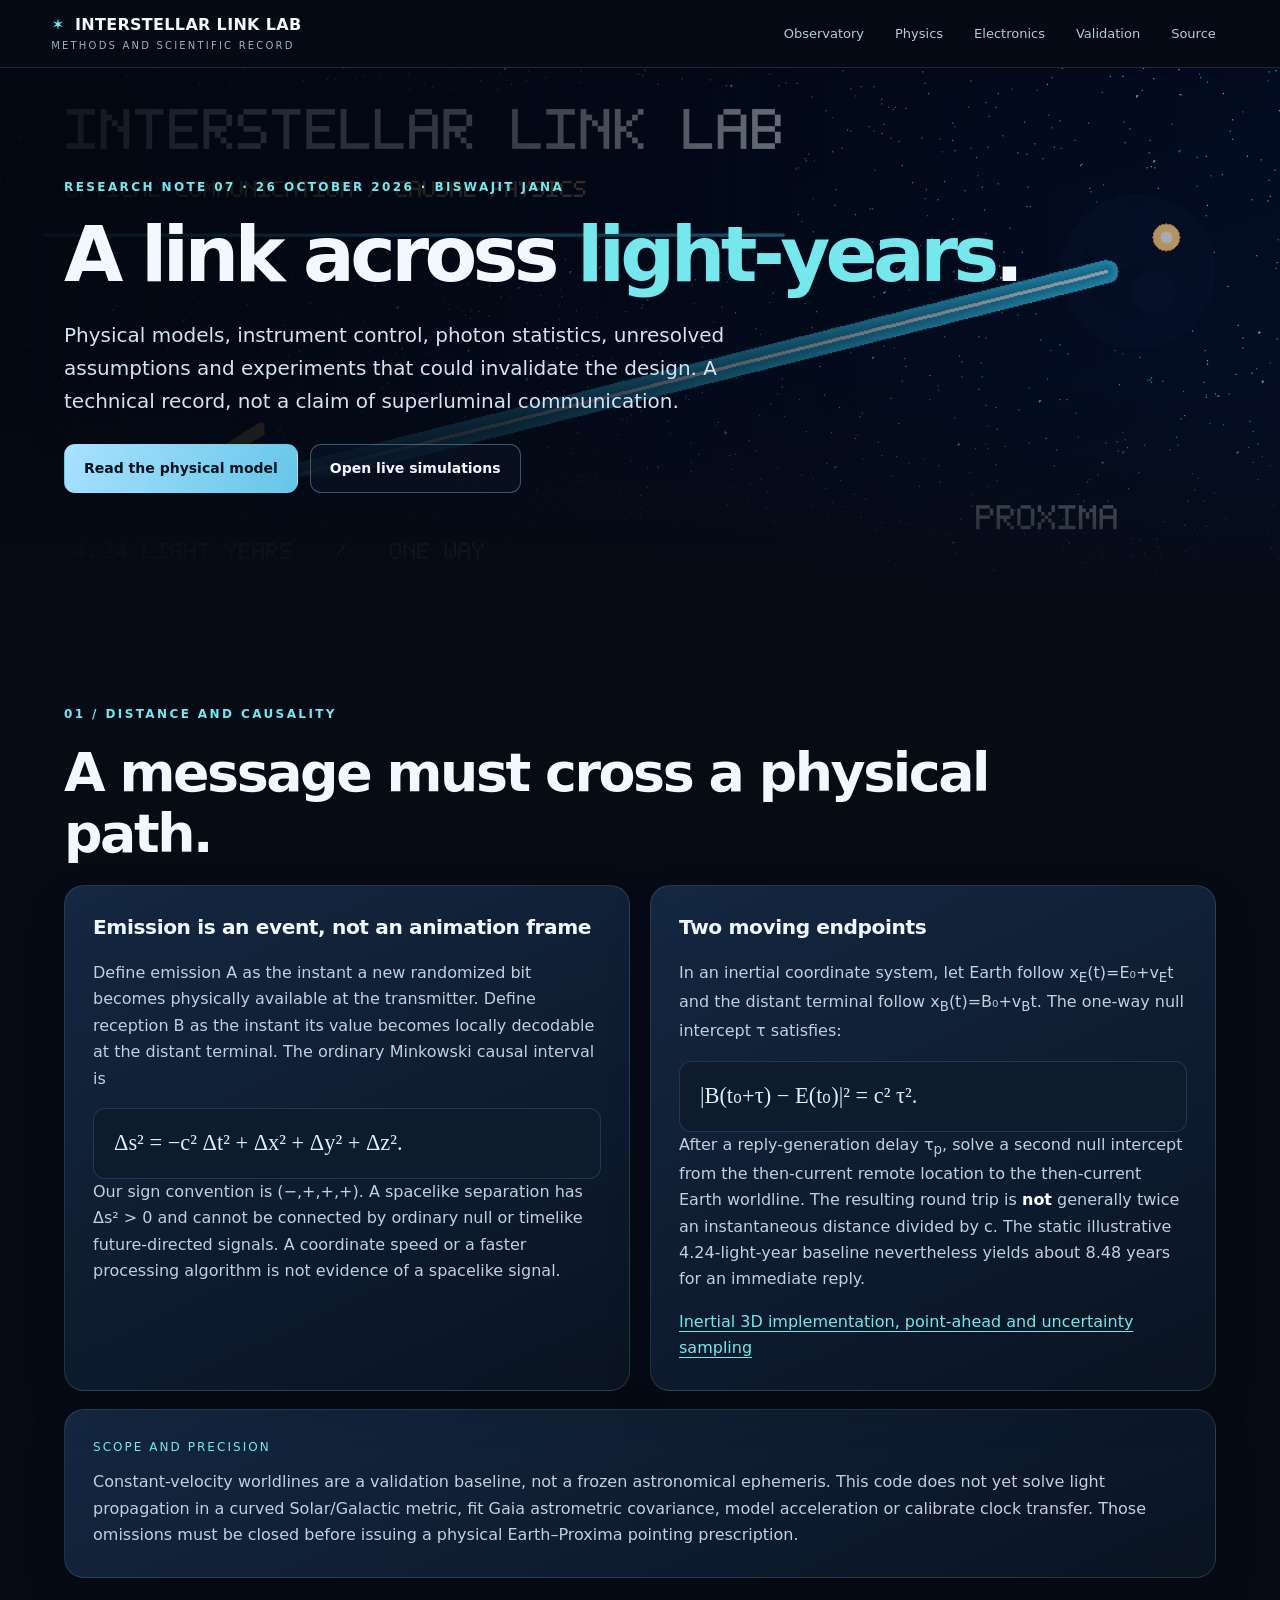
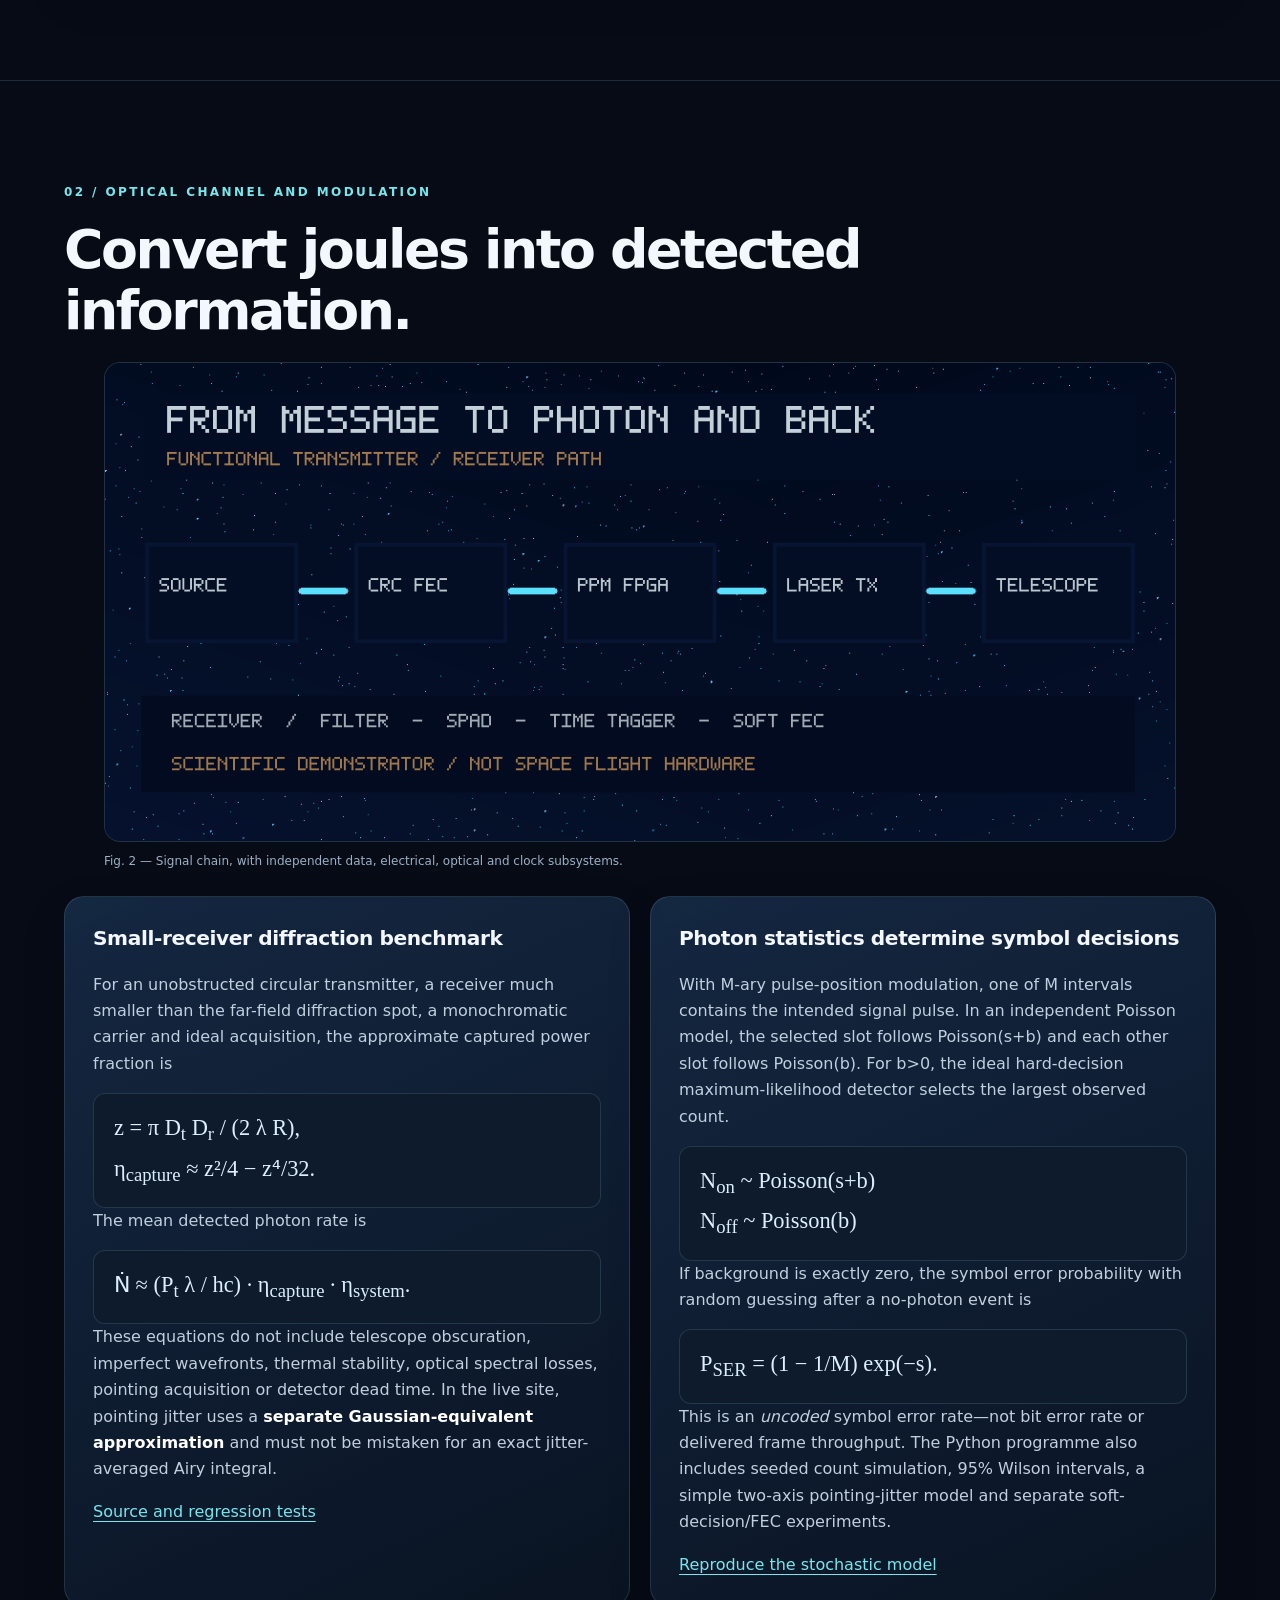
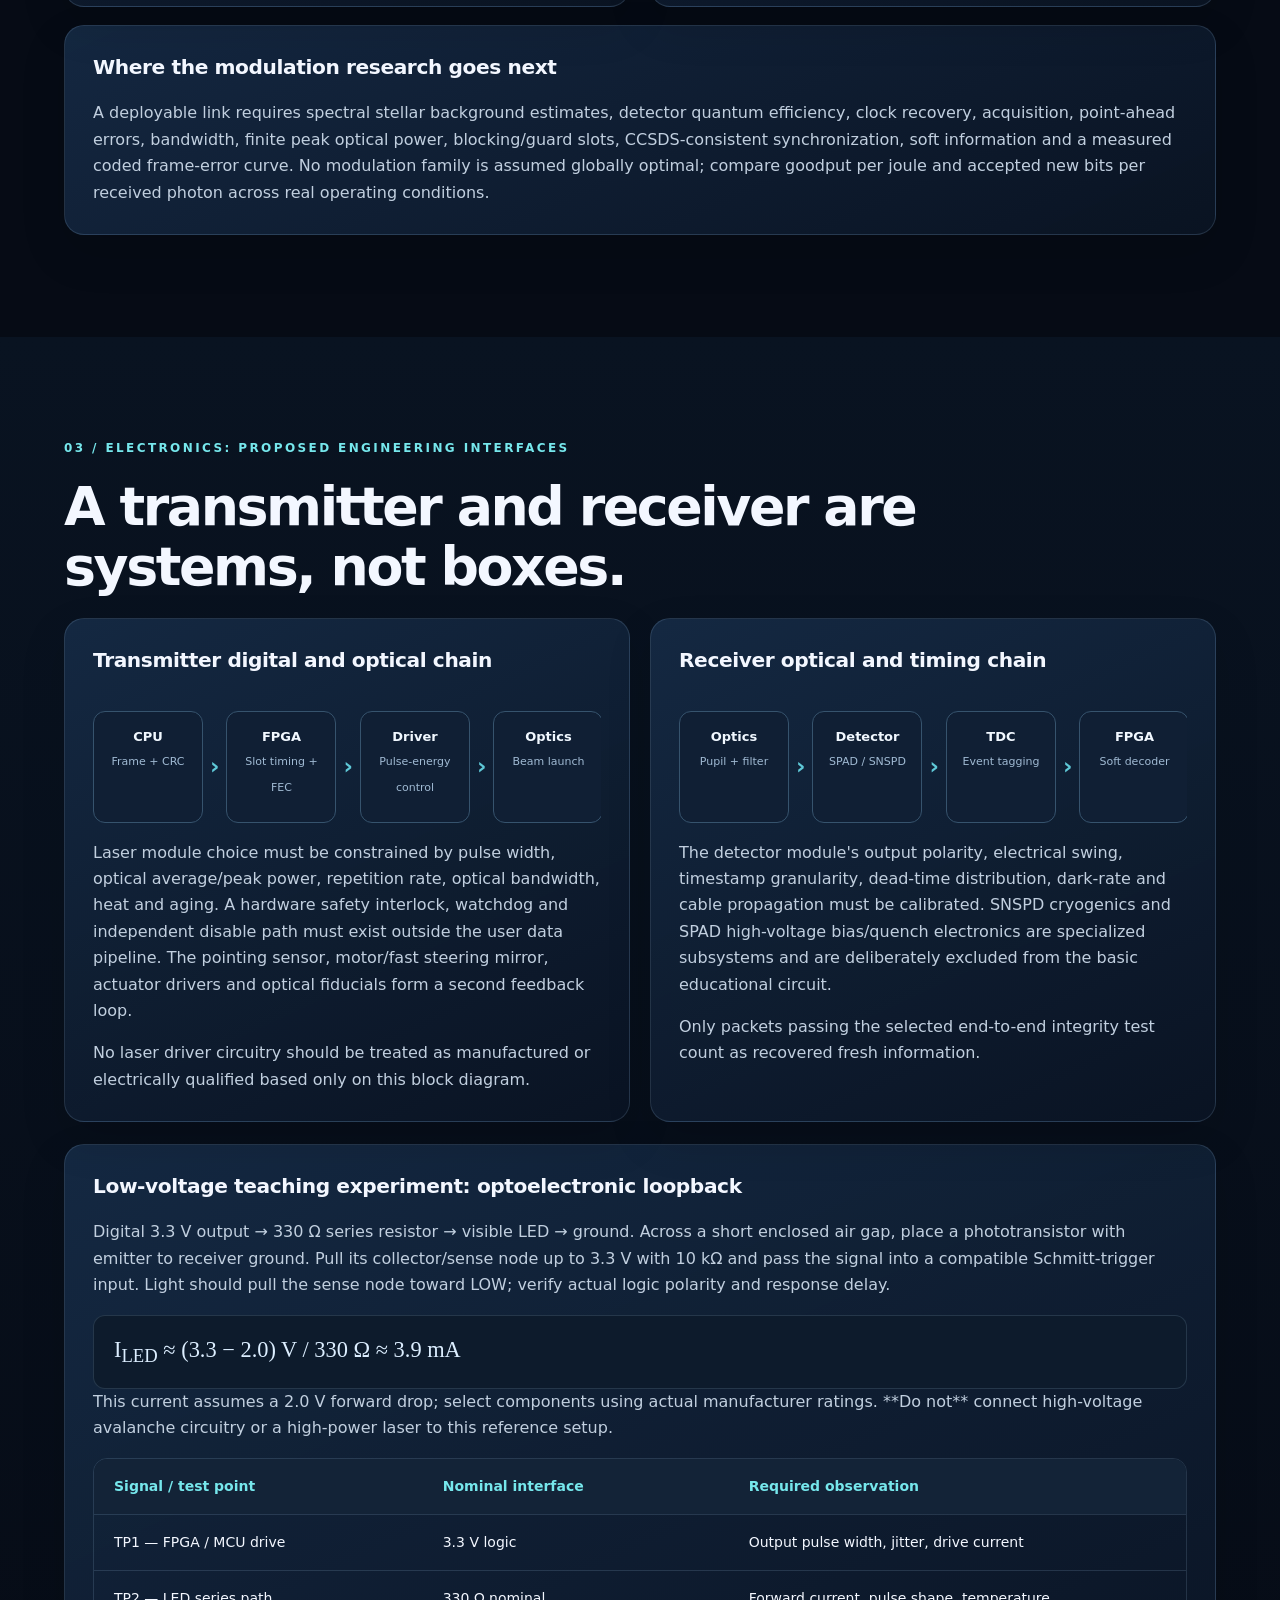
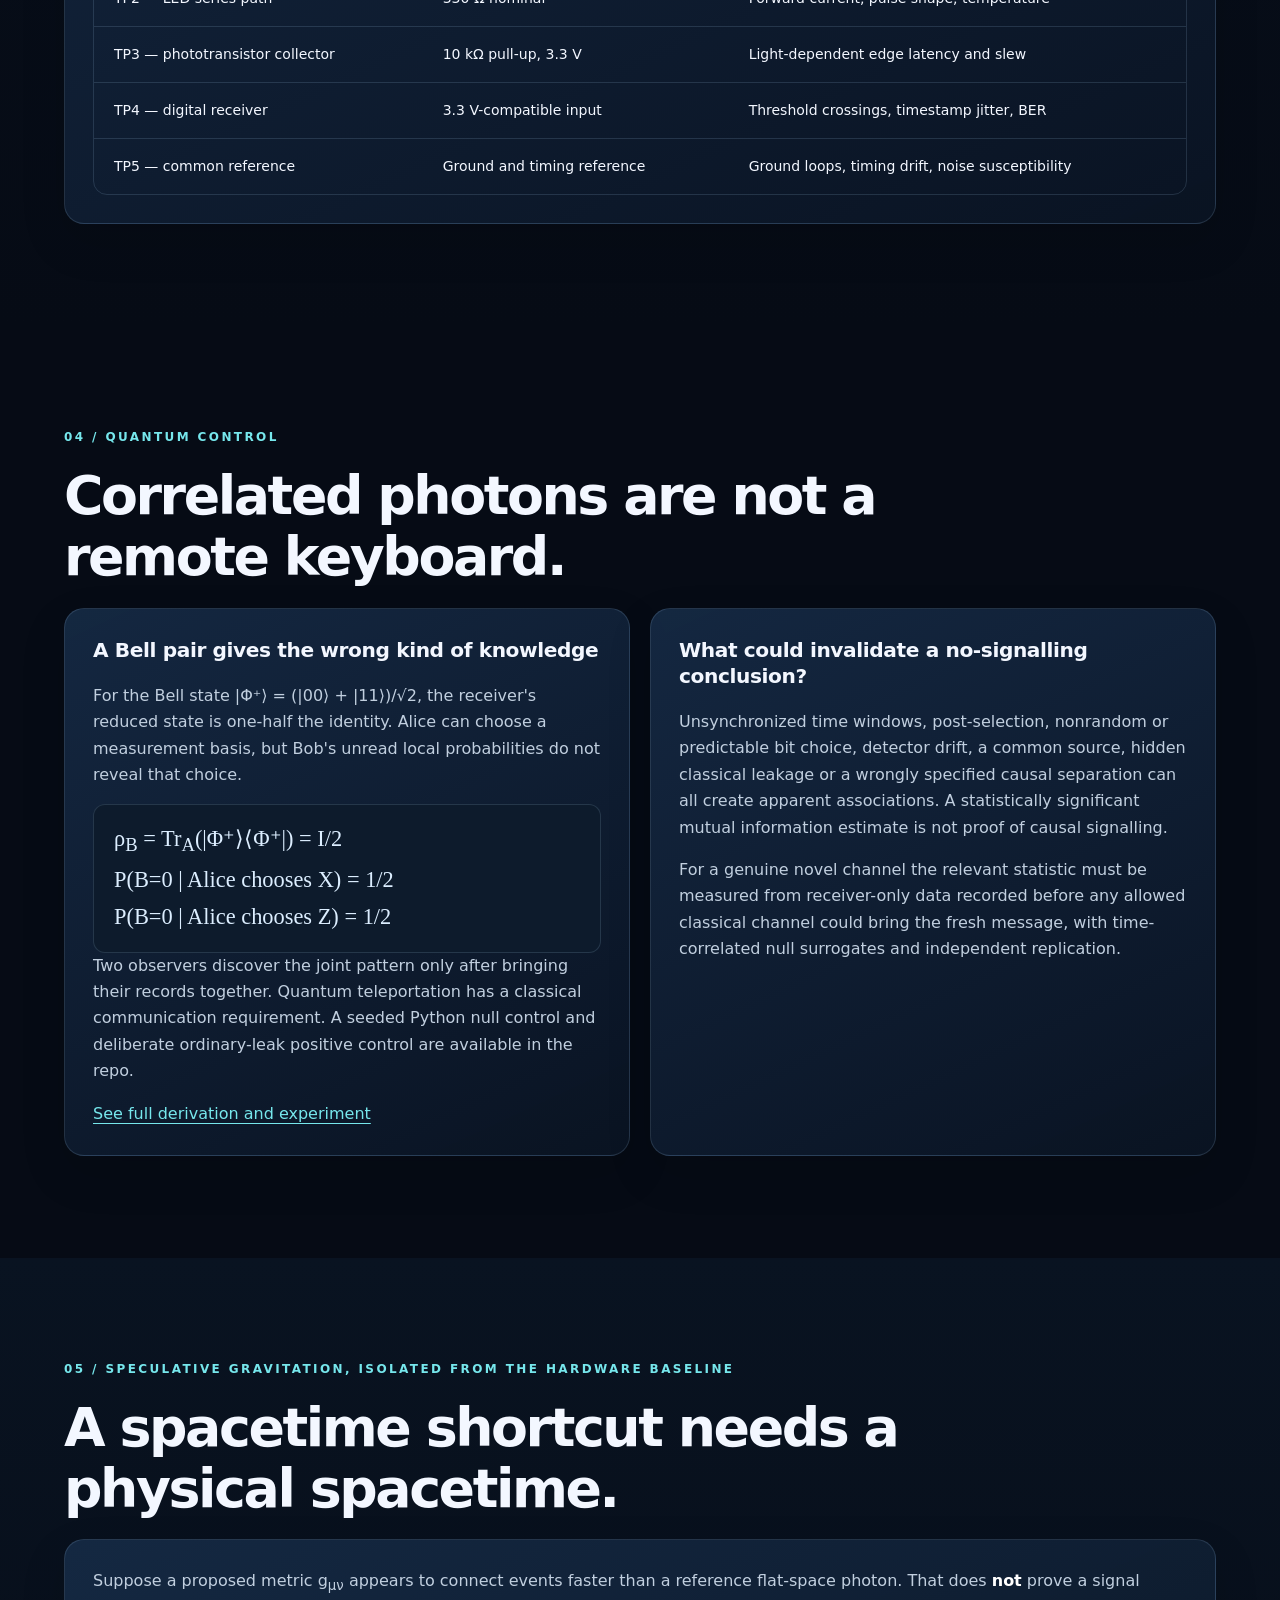
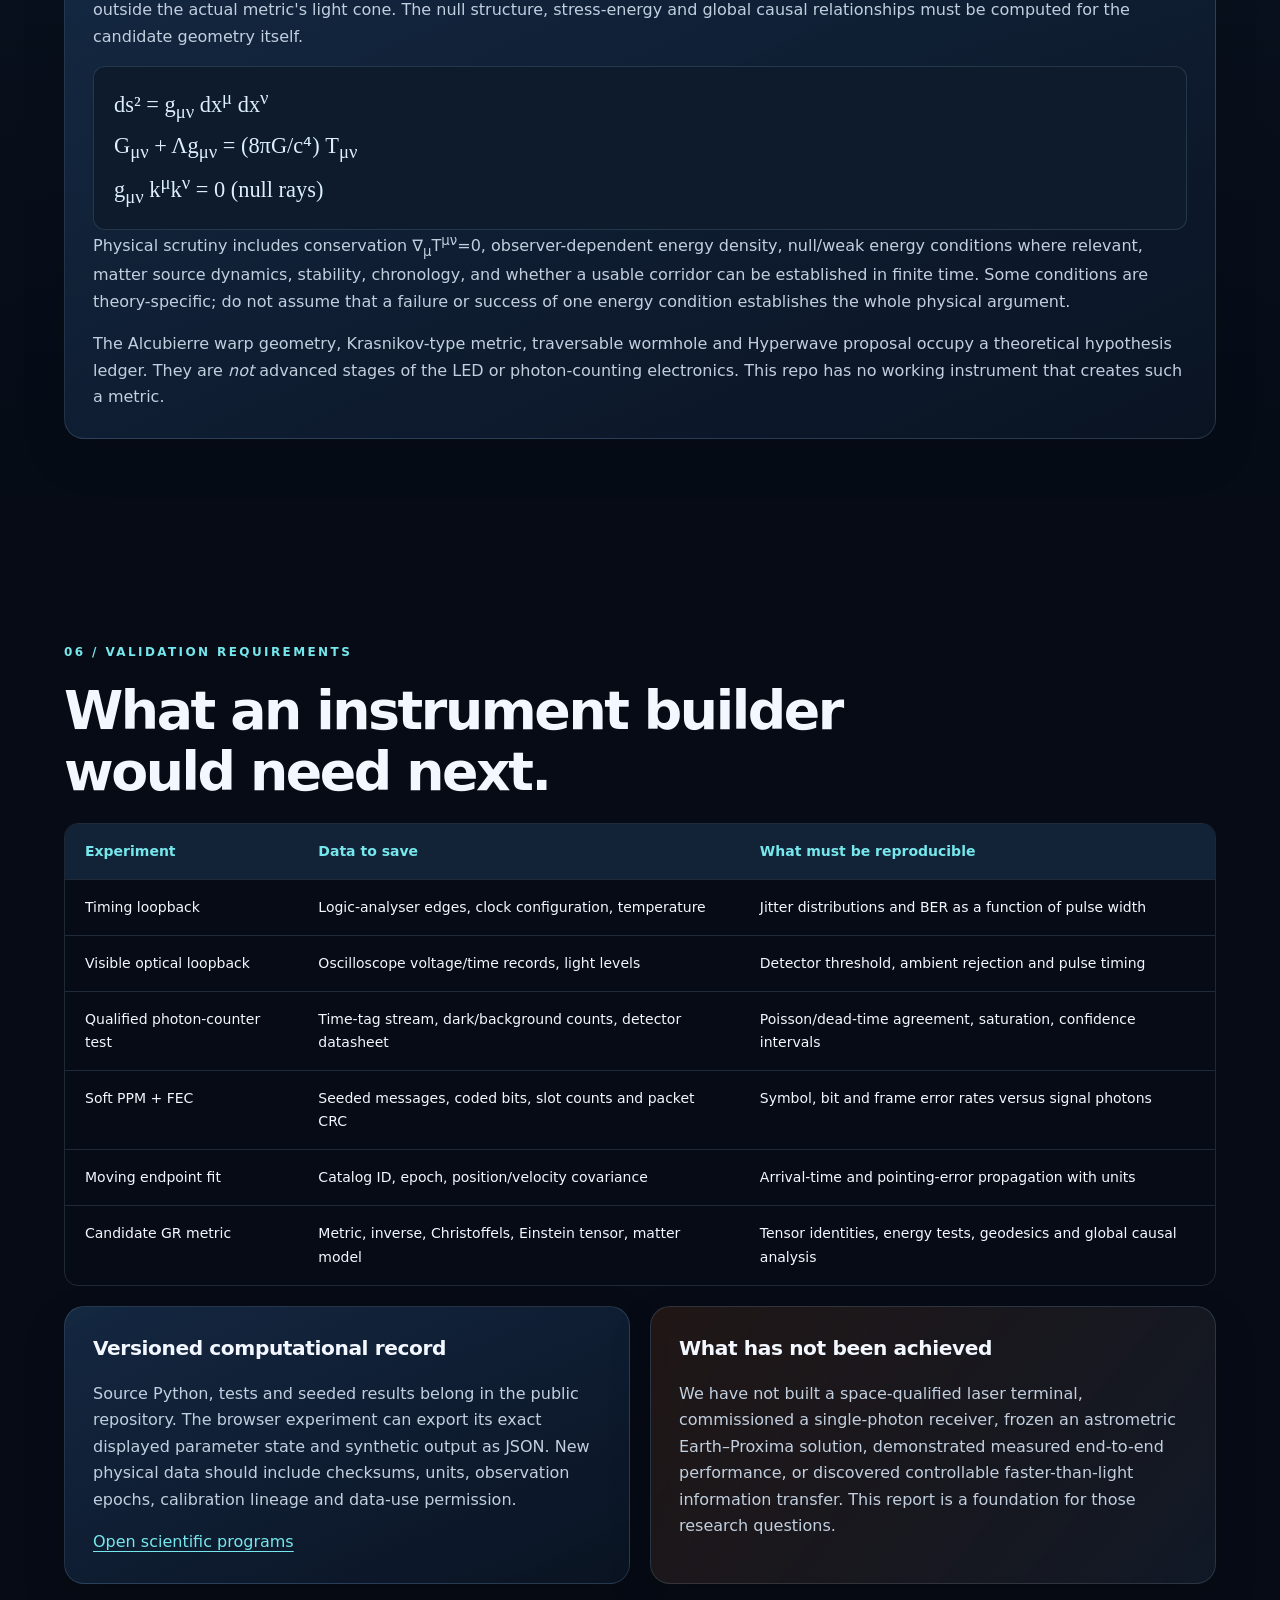
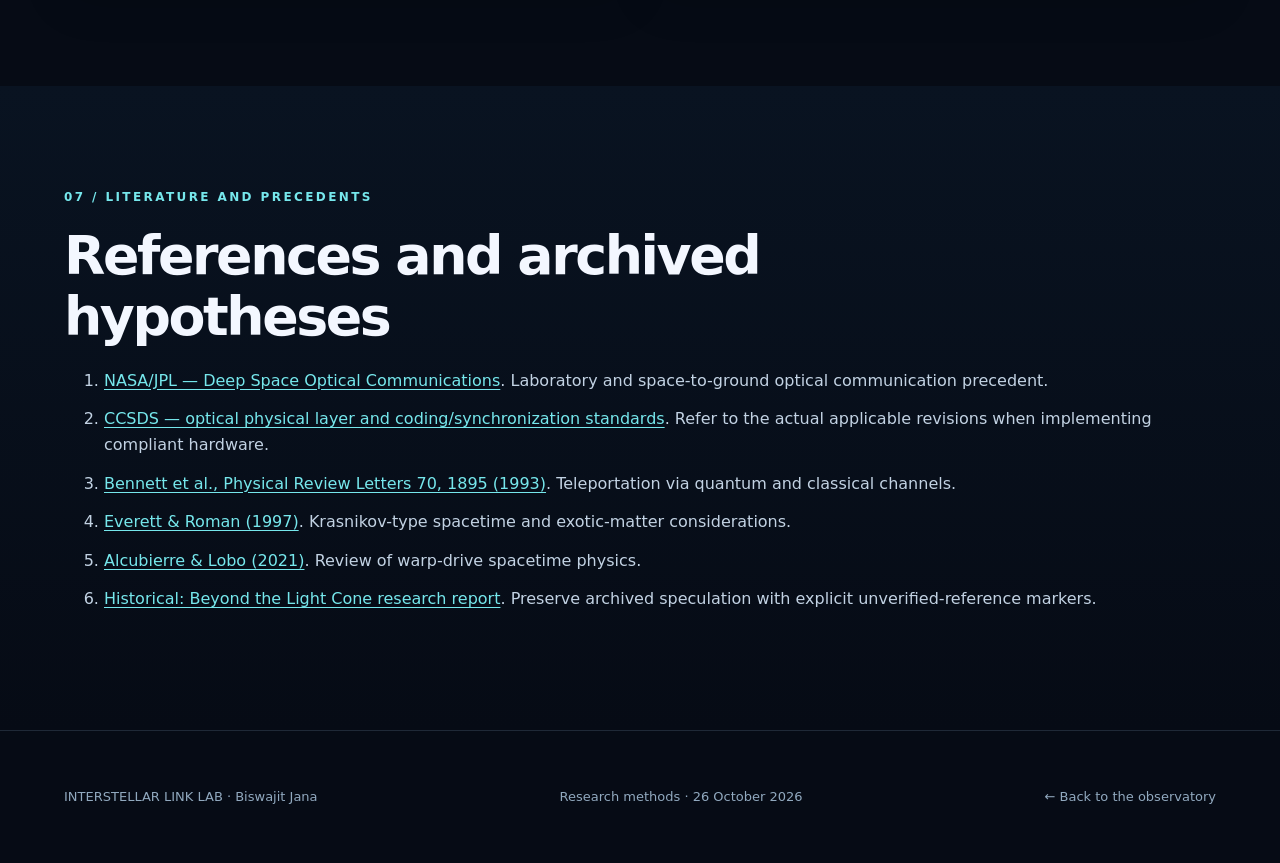
==== docs/report.html @ 37170d68 "Publish detailed physics, modulation and transceiver research as navigable website" ====
<!doctype html>
<html lang="en">
<head><meta charset="utf-8"><meta name="viewport" content="width=device-width,initial-scale=1"><meta name="theme-color" content="#060b15"><meta name="description" content="The mathematical and electronic design record for an end-to-end photon-efficient interstellar optical transceiver and a separate programme for testing causal physics."><title>Research record | Interstellar Link Lab</title><link rel="stylesheet" href="styles.css"><script defer src="scripts.js"></script></head>
<body><div class="progress-track"><div class="progress-bar" id="progress"></div></div>
<header class="site-bar"><a class="brand" href="index.html"><span class="brand-mark">✶</span>INTERSTELLAR LINK LAB<small>Methods and scientific record</small></a><nav class="site-nav" aria-label="Research pages"><a href="index.html">Observatory</a><a href="#physics">Physics</a><a href="#electronics">Electronics</a><a href="#validation">Validation</a><a href="https://github.com/Biswajit1999/Interstellar-Link-Lab">Source</a></nav></header>
<main>
<section class="hero" style="min-height:520px;background-position:center 45%"><div class="hero-inner"><p class="eyebrow">Research note 07 · 26 October 2026 · Biswajit Jana</p><h1 style="font-size:clamp(3rem,6vw,6.1rem)">A link across <em>light-years</em>.</h1><p class="hero-description">Physical models, instrument control, photon statistics, unresolved assumptions and experiments that could invalidate the design. A technical record, not a claim of superluminal communication.</p><div class="buttons"><a class="btn primary" href="#physics">Read the physical model</a><a class="btn ghost" href="index.html#lab">Open live simulations</a></div></div></section>
<section class="section inner" id="physics"><p class="eyebrow">01 / Distance and causality</p><h2>A message must cross a physical path.</h2>
<div class="grid two"><div class="panel"><h3>Emission is an event, not an animation frame</h3><p>Define emission A as the instant a new randomized bit becomes physically available at the transmitter. Define reception B as the instant its value becomes locally decodable at the distant terminal. The ordinary Minkowski causal interval is</p>
<div class="equation">Δs² = −c² Δt² + Δx² + Δy² + Δz².</div>
<p>Our sign convention is (−,+,+,+). A spacelike separation has Δs² &gt; 0 and cannot be connected by ordinary null or timelike future-directed signals. A coordinate speed or a faster processing algorithm is not evidence of a spacelike signal.</p></div>
<div class="panel"><h3>Two moving endpoints</h3><p>In an inertial coordinate system, let Earth follow x<sub>E</sub>(t)=E₀+v<sub>E</sub>t and the distant terminal follow x<sub>B</sub>(t)=B₀+v<sub>B</sub>t. The one-way null intercept τ satisfies:</p>
<div class="equation">|B(t₀+τ) − E(t₀)|² = c² τ².</div>
<p>After a reply-generation delay τ<sub>p</sub>, solve a second null intercept from the then-current remote location to the then-current Earth worldline. The resulting round trip is <strong>not</strong> generally twice an instantaneous distance divided by c. The static illustrative 4.24-light-year baseline nevertheless yields about 8.48 years for an immediate reply.</p>
<p><a class="readmore" href="https://github.com/Biswajit1999/Interstellar-Link-Lab/blob/main/research_tools/relativistic_geometry.py">Inertial 3D implementation, point-ahead and uncertainty sampling</a></p></div></div>
<div class="panel" style="margin-top:18px"><p class="index">Scope and precision</p><p>Constant-velocity worldlines are a validation baseline, not a frozen astronomical ephemeris. This code does not yet solve light propagation in a curved Solar/Galactic metric, fit Gaia astrometric covariance, model acceleration or calibrate clock transfer. Those omissions must be closed before issuing a physical Earth–Proxima pointing prescription.</p></div>
</section>
<section class="section inner line-top" id="modem"><p class="eyebrow">02 / Optical channel and modulation</p><h2>Convert joules into detected information.</h2>
<figure><img class="full-image" src="images/photon_signal_chain.png" loading="lazy" alt="Raster systems diagram from data frame to optical telescope and receiver" width="1120" height="500"><figcaption class="figure-note">Fig. 2 — Signal chain, with independent data, electrical, optical and clock subsystems.</figcaption></figure>
<div class="grid two" style="margin-top:25px"><article class="panel"><h3>Small-receiver diffraction benchmark</h3>
<p>For an unobstructed circular transmitter, a receiver much smaller than the far-field diffraction spot, a monochromatic carrier and ideal acquisition, the approximate captured power fraction is</p>
<div class="equation">z = π D<sub>t</sub> D<sub>r</sub> / (2 λ R),<br>η<sub>capture</sub> ≈ z²/4 − z⁴/32.</div>
<p>The mean detected photon rate is</p>
<div class="equation">Ṅ ≈ (P<sub>t</sub> λ / hc) · η<sub>capture</sub> · η<sub>system</sub>.</div>
<p>These equations do not include telescope obscuration, imperfect wavefronts, thermal stability, optical spectral losses, pointing acquisition or detector dead time. In the live site, pointing jitter uses a <strong>separate Gaussian-equivalent approximation</strong> and must not be mistaken for an exact jitter-averaged Airy integral.</p>
<p><a class="readmore" href="https://github.com/Biswajit1999/Interstellar-Link-Lab/blob/main/research_tools/interstellar_optical_budget.py">Source and regression tests</a></p></article>
<article class="panel"><h3>Photon statistics determine symbol decisions</h3>
<p>With M-ary pulse-position modulation, one of M intervals contains the intended signal pulse. In an independent Poisson model, the selected slot follows Poisson(s+b) and each other slot follows Poisson(b). For b&gt;0, the ideal hard-decision maximum-likelihood detector selects the largest observed count.</p>
<div class="equation">N<sub>on</sub> ~ Poisson(s+b)<br>N<sub>off</sub> ~ Poisson(b)</div>
<p>If background is exactly zero, the symbol error probability with random guessing after a no-photon event is</p>
<div class="equation">P<sub>SER</sub> = (1 − 1/M) exp(−s).</div>
<p>This is an <em>uncoded</em> symbol error rate—not bit error rate or delivered frame throughput. The Python programme also includes seeded count simulation, 95% Wilson intervals, a simple two-axis pointing-jitter model and separate soft-decision/FEC experiments.</p>
<p><a class="readmore" href="https://github.com/Biswajit1999/Interstellar-Link-Lab/blob/main/research_tools/photon_statistics.py">Reproduce the stochastic model</a></p></article></div>
<div class="panel" style="margin-top:18px"><h3>Where the modulation research goes next</h3><p>A deployable link requires spectral stellar background estimates, detector quantum efficiency, clock recovery, acquisition, point-ahead errors, bandwidth, finite peak optical power, blocking/guard slots, CCSDS-consistent synchronization, soft information and a measured coded frame-error curve. No modulation family is assumed globally optimal; compare goodput per joule and accepted new bits per received photon across real operating conditions.</p></div>
</section>
<section class="section inner section-alt" id="electronics"><p class="eyebrow">03 / Electronics: proposed engineering interfaces</p><h2>A transmitter and receiver are systems, not boxes.</h2>
<div class="grid two"><article class="panel"><h3>Transmitter digital and optical chain</h3>
<div class="signal-chain"><div class="step"><b>CPU</b><small>Frame + CRC</small></div><span class="chevron">›</span><div class="step"><b>FPGA</b><small>Slot timing + FEC</small></div><span class="chevron">›</span><div class="step"><b>Driver</b><small>Pulse-energy control</small></div><span class="chevron">›</span><div class="step"><b>Optics</b><small>Beam launch</small></div></div>
<p>Laser module choice must be constrained by pulse width, optical average/peak power, repetition rate, optical bandwidth, heat and aging. A hardware safety interlock, watchdog and independent disable path must exist outside the user data pipeline. The pointing sensor, motor/fast steering mirror, actuator drivers and optical fiducials form a second feedback loop.</p>
<p>No laser driver circuitry should be treated as manufactured or electrically qualified based only on this block diagram.</p></article>
<article class="panel"><h3>Receiver optical and timing chain</h3>
<div class="signal-chain"><div class="step"><b>Optics</b><small>Pupil + filter</small></div><span class="chevron">›</span><div class="step"><b>Detector</b><small>SPAD / SNSPD</small></div><span class="chevron">›</span><div class="step"><b>TDC</b><small>Event tagging</small></div><span class="chevron">›</span><div class="step"><b>FPGA</b><small>Soft decoder</small></div></div>
<p>The detector module's output polarity, electrical swing, timestamp granularity, dead-time distribution, dark-rate and cable propagation must be calibrated. SNSPD cryogenics and SPAD high-voltage bias/quench electronics are specialized subsystems and are deliberately excluded from the basic educational circuit.</p><p>Only packets passing the selected end-to-end integrity test count as recovered fresh information.</p></article></div>
<div class="panel" style="margin-top:22px">
 <h3>Low-voltage teaching experiment: optoelectronic loopback</h3>
 <p>Digital 3.3 V output → 330 Ω series resistor → visible LED → ground. Across a short enclosed air gap, place a phototransistor with emitter to receiver ground. Pull its collector/sense node up to 3.3 V with 10 kΩ and pass the signal into a compatible Schmitt-trigger input. Light should pull the sense node toward LOW; verify actual logic polarity and response delay.</p>
 <div class="equation">I<sub>LED</sub> ≈ (3.3 − 2.0) V / 330 Ω ≈ 3.9 mA</div>
 <p>This current assumes a 2.0 V forward drop; select components using actual manufacturer ratings. **Do not** connect high-voltage avalanche circuitry or a high-power laser to this reference setup.</p>
 <div class="table-scroll"><table><thead><tr><th>Signal / test point</th><th>Nominal interface</th><th>Required observation</th></tr></thead><tbody>
 <tr><td>TP1 — FPGA / MCU drive</td><td>3.3 V logic</td><td>Output pulse width, jitter, drive current</td></tr>
 <tr><td>TP2 — LED series path</td><td>330 Ω nominal</td><td>Forward current, pulse shape, temperature</td></tr>
 <tr><td>TP3 — phototransistor collector</td><td>10 kΩ pull-up, 3.3 V</td><td>Light-dependent edge latency and slew</td></tr>
 <tr><td>TP4 — digital receiver</td><td>3.3 V-compatible input</td><td>Threshold crossings, timestamp jitter, BER</td></tr>
 <tr><td>TP5 — common reference</td><td>Ground and timing reference</td><td>Ground loops, timing drift, noise susceptibility</td></tr>
 </tbody></table></div></div>
</section>
<section class="section inner" id="causality"><p class="eyebrow">04 / Quantum control</p><h2>Correlated photons are not a remote keyboard.</h2>
<div class="grid two"><div class="panel"><h3>A Bell pair gives the wrong kind of knowledge</h3><p>For the Bell state |Φ⁺⟩ = (|00⟩ + |11⟩)/√2, the receiver's reduced state is one-half the identity. Alice can choose a measurement basis, but Bob's unread local probabilities do not reveal that choice.</p>
<div class="equation">ρ<sub>B</sub> = Tr<sub>A</sub>(|Φ⁺⟩⟨Φ⁺|) = I/2<br>P(B=0 | Alice chooses X) = 1/2<br>P(B=0 | Alice chooses Z) = 1/2</div>
<p>Two observers discover the joint pattern only after bringing their records together. Quantum teleportation has a classical communication requirement. A seeded Python null control and deliberate ordinary-leak positive control are available in the repo.</p>
<a class="readmore" href="research/QUANTUM_NO_SIGNALLING.md">See full derivation and experiment</a></div>
<div class="panel"><h3>What could invalidate a no-signalling conclusion?</h3><p>Unsynchronized time windows, post-selection, nonrandom or predictable bit choice, detector drift, a common source, hidden classical leakage or a wrongly specified causal separation can all create apparent associations. A statistically significant mutual information estimate is not proof of causal signalling.</p><p>For a genuine novel channel the relevant statistic must be measured from receiver-only data recorded before any allowed classical channel could bring the fresh message, with time-correlated null surrogates and independent replication.</p></div></div></section>
<section class="section inner section-alt" id="geometry"><p class="eyebrow">05 / Speculative gravitation, isolated from the hardware baseline</p><h2>A spacetime shortcut needs a physical spacetime.</h2>
<div class="panel"><p>Suppose a proposed metric g<sub>μν</sub> appears to connect events faster than a reference flat-space photon. That does <strong>not</strong> prove a signal outside the actual metric's light cone. The null structure, stress-energy and global causal relationships must be computed for the candidate geometry itself.</p>
<div class="equation">ds² = g<sub>μν</sub> dx<sup>μ</sup> dx<sup>ν</sup><br>G<sub>μν</sub> + Λg<sub>μν</sub> = (8πG/c⁴) T<sub>μν</sub><br>g<sub>μν</sub> k<sup>μ</sup>k<sup>ν</sup> = 0  (null rays)</div>
<p>Physical scrutiny includes conservation ∇<sub>μ</sub>T<sup>μν</sup>=0, observer-dependent energy density, null/weak energy conditions where relevant, matter source dynamics, stability, chronology, and whether a usable corridor can be established in finite time. Some conditions are theory-specific; do not assume that a failure or success of one energy condition establishes the whole physical argument.</p>
<p>The Alcubierre warp geometry, Krasnikov-type metric, traversable wormhole and Hyperwave proposal occupy a theoretical hypothesis ledger. They are <em>not</em> advanced stages of the LED or photon-counting electronics. This repo has no working instrument that creates such a metric.</p></div>
</section>
<section class="section inner" id="validation"><p class="eyebrow">06 / Validation requirements</p><h2>What an instrument builder would need next.</h2>
<div class="table-scroll"><table><thead><tr><th>Experiment</th><th>Data to save</th><th>What must be reproducible</th></tr></thead><tbody>
<tr><td>Timing loopback</td><td>Logic-analyser edges, clock configuration, temperature</td><td>Jitter distributions and BER as a function of pulse width</td></tr>
<tr><td>Visible optical loopback</td><td>Oscilloscope voltage/time records, light levels</td><td>Detector threshold, ambient rejection and pulse timing</td></tr>
<tr><td>Qualified photon-counter test</td><td>Time-tag stream, dark/background counts, detector datasheet</td><td>Poisson/dead-time agreement, saturation, confidence intervals</td></tr>
<tr><td>Soft PPM + FEC</td><td>Seeded messages, coded bits, slot counts and packet CRC</td><td>Symbol, bit and frame error rates versus signal photons</td></tr>
<tr><td>Moving endpoint fit</td><td>Catalog ID, epoch, position/velocity covariance</td><td>Arrival-time and pointing-error propagation with units</td></tr>
<tr><td>Candidate GR metric</td><td>Metric, inverse, Christoffels, Einstein tensor, matter model</td><td>Tensor identities, energy tests, geodesics and global causal analysis</td></tr>
</tbody></table></div>
<div class="grid two" style="margin-top:20px"><div class="panel"><h3>Versioned computational record</h3><p>Source Python, tests and seeded results belong in the public repository. The browser experiment can export its exact displayed parameter state and synthetic output as JSON. New physical data should include checksums, units, observation epochs, calibration lineage and data-use permission.</p><a class="readmore" href="https://github.com/Biswajit1999/Interstellar-Link-Lab/tree/main/research_tools">Open scientific programs</a></div><div class="panel warm"><h3>What has not been achieved</h3><p>We have not built a space-qualified laser terminal, commissioned a single-photon receiver, frozen an astrometric Earth–Proxima solution, demonstrated measured end-to-end performance, or discovered controllable faster-than-light information transfer. This report is a foundation for those research questions.</p></div></div>
</section>
<section class="section inner section-alt sources" id="references"><p class="eyebrow">07 / Literature and precedents</p><h2>References and archived hypotheses</h2><ol>
<li><a href="https://www.jpl.nasa.gov/missions/deep-space-optical-communications-dsoc/">NASA/JPL — Deep Space Optical Communications</a>. Laboratory and space-to-ground optical communication precedent.</li>
<li><a href="https://ccsds.org/">CCSDS — optical physical layer and coding/synchronization standards</a>. Refer to the actual applicable revisions when implementing compliant hardware.</li>
<li><a href="https://doi.org/10.1103/PhysRevLett.70.1895">Bennett et al., Physical Review Letters 70, 1895 (1993)</a>. Teleportation via quantum and classical channels.</li>
<li><a href="https://arxiv.org/abs/gr-qc/9702049">Everett &amp; Roman (1997)</a>. Krasnikov-type spacetime and exotic-matter considerations.</li>
<li><a href="https://arxiv.org/abs/2103.05610">Alcubierre &amp; Lobo (2021)</a>. Review of warp-drive spacetime physics.</li>
<li><a href="research/ORIGINAL_BEYOND_THE_LIGHT_CONE.md">Historical: Beyond the Light Cone research report</a>. Preserve archived speculation with explicit unverified-reference markers.</li>
</ol></section>
</main>
<footer class="footer"><span>INTERSTELLAR LINK LAB · Biswajit Jana</span><span>Research methods · 26 October 2026</span><a href="index.html">← Back to the observatory</a></footer>
</body></html>
---- docs/styles.css ----
/* Interstellar Link Lab: scientific editorial interface, v0.7 */
:root{color-scheme:dark;--bg:#060b15;--panel:#0e1727;--panel-2:#101e32;--rule:rgba(177,214,249,.15);--ink:#f3f7ff;--muted:#9cb0c6;--blue:#80c5ff;--cyan:#76e7ec;--orange:#ffbe7b;--radius:20px}
*{box-sizing:border-box}html{scroll-behavior:smooth}body{margin:0;background:var(--bg);color:var(--ink);font:16px/1.65 system-ui,-apple-system,"Segoe UI",sans-serif}a{color:inherit;text-decoration:none}button,input{font:inherit}button{cursor:pointer}a:focus-visible,button:focus-visible,input:focus-visible{outline:3px solid var(--cyan);outline-offset:3px}::selection{background:#417bb9}
.site-bar{position:sticky;top:0;z-index:30;display:flex;align-items:center;justify-content:space-between;gap:20px;padding:12px max(4vw,20px);background:rgba(6,11,21,.88);border-bottom:1px solid var(--rule);backdrop-filter:blur(18px)}
.brand{font-weight:800;letter-spacing:.02em}.brand small{display:block;color:var(--muted);font-weight:500;font-size:10px;letter-spacing:.22em;text-transform:uppercase}.brand-mark{color:var(--cyan);margin-right:10px}.site-nav{display:flex;flex-wrap:wrap;gap:5px;align-items:center}.site-nav a{padding:9px 13px;color:#b8c8db;font-size:13px;border-radius:9px}.site-nav a:hover,.site-nav a.active{background:rgba(128,197,255,.1);color:#fff}.site-nav .nav-cta{border:1px solid rgba(128,197,255,.4);color:#e2f3ff}
.progress-track{position:fixed;top:0;left:0;width:100%;height:3px;z-index:60;background:transparent}.progress-bar{width:0;height:100%;background:linear-gradient(90deg,var(--cyan),var(--blue),var(--orange))}
.hero{min-height:700px;display:flex;align-items:end;position:relative;isolation:isolate;padding:110px max(5vw,24px) 84px;background:linear-gradient(90deg,rgba(3,7,17,.95) 0%,rgba(3,7,17,.73) 40%,rgba(3,7,17,.10) 95%),url('images/interstellar_hero.png') center center/cover no-repeat}
.hero::after{content:"";position:absolute;inset:auto 0 0;height:230px;background:linear-gradient(transparent,var(--bg));z-index:-1}
.hero-inner{max-width:1100px;position:relative}.eyebrow{font-size:12px;letter-spacing:.20em;font-weight:750;text-transform:uppercase;color:var(--cyan);margin:0 0 18px}
h1,h2,h3,p{margin-top:0}h1{font-size:clamp(3.1rem,7.1vw,7.6rem);line-height:1.01;letter-spacing:-.06em;max-width:970px;margin-bottom:26px}h1 em{color:var(--cyan);font-style:normal}.hero-description{max-width:670px;color:#d4e3f4;font-size:clamp(1rem,1.6vw,1.25rem)}h2{font-size:clamp(2.2rem,4.2vw,4.6rem);line-height:1.13;letter-spacing:-.045em;max-width:950px;margin-bottom:20px}h3{font-size:1.26rem;line-height:1.3;letter-spacing:-.02em}p{color:#c1cfdf}.buttons{display:flex;gap:12px;flex-wrap:wrap;margin:26px 0}.btn{display:inline-flex;justify-content:center;align-items:center;min-height:46px;padding:12px 19px;border-radius:11px;border:1px solid rgba(162,211,255,.35);font-weight:700;font-size:14px;transition:transform .22s,border-color .22s,background .22s}.btn:hover{transform:translateY(-2px);border-color:#c2e8ff}.btn.primary{background:linear-gradient(120deg,#a9e2ff,#65c6e7);border-color:transparent;color:#03111f}.btn.ghost{background:rgba(10,22,40,.5)}
.kpis{display:flex;gap:20px 42px;flex-wrap:wrap;margin-top:43px}.metric strong{display:block;font-size:clamp(1.35rem,2.3vw,2.1rem);line-height:1.14;letter-spacing:-.04em;color:white}.metric span{color:#a1b3c6;font-size:12px;letter-spacing:.06em;text-transform:uppercase}.metric small{display:block;color:var(--orange);font-size:11px}
.section{padding:102px max(5vw,24px)}.section.inner{max-width:1450px;margin:auto}.section-heading{max-width:800px;margin-bottom:35px}.section-heading p{font-size:1.12rem}.line-top{border-top:1px solid var(--rule)}.section-alt{background:linear-gradient(180deg,#091321,#060b15)}
.grid{display:grid;gap:20px}.grid.three{grid-template-columns:repeat(3,minmax(0,1fr))}.grid.two{grid-template-columns:repeat(2,minmax(0,1fr))}
.panel{background:linear-gradient(155deg,rgba(22,43,70,.91),rgba(10,20,35,.96));border:1px solid var(--rule);border-radius:var(--radius);padding:28px;box-shadow:0 18px 45px rgba(0,0,0,.13)}.panel:hover{border-color:rgba(118,231,236,.28)}.panel .index{font-size:12px;letter-spacing:.17em;text-transform:uppercase;color:var(--cyan)}.panel p:last-child{margin-bottom:0}.panel strong{color:white}.panel.warm{background:linear-gradient(130deg,rgba(101,54,25,.28),rgba(19,27,41,.88))}
.full-image{display:block;width:100%;height:auto;border-radius:16px;border:1px solid var(--rule);background:#0a1425}.figure-note{font-size:12px;color:var(--muted);padding-top:10px}.readmore{color:var(--cyan);text-decoration:underline;text-underline-offset:4px}.readmore:hover{color:#fff}
.arch-grid{display:grid;grid-template-columns:1.13fr .87fr;gap:28px;align-items:start}.arch-text p{max-width:600px}.signal-chain{display:flex;align-items:stretch;gap:7px;overflow-x:auto;padding:17px 0}.step{flex:1 0 110px;min-height:112px;border-radius:12px;background:#101f34;border:1px solid #36536d;padding:14px 9px;text-align:center}.step b{display:block;font-size:13px;color:#f1f8ff}.step small{font-size:11px;color:#a0bad3}.chevron{align-self:center;color:#5fc9d8;font-size:23px;font-weight:800}.status-line{font-size:11px;color:#bed2e1;letter-spacing:.05em}.status-line span{display:inline-block;width:7px;height:7px;border-radius:50%;background:#ffba70;margin-right:7px}.panel-article{max-width:920px}.panel-article p{font-size:1.05rem}
.controls{display:grid;grid-template-columns:repeat(2,minmax(0,1fr));gap:22px 28px}.control{display:block}.control label{display:flex;justify-content:space-between;gap:9px;align-items:baseline;margin-bottom:8px;font-size:14px}.control output{color:var(--cyan);font-weight:800;font-variant-numeric:tabular-nums}.control input[type=range]{appearance:none;width:100%;height:7px;cursor:pointer;border-radius:30px;background:#2a4660;accent-color:var(--cyan)}.control input[type=range]::-webkit-slider-thumb{appearance:none;width:19px;height:19px;border:3px solid var(--bg);border-radius:50%;background:#93e7fb;box-shadow:0 0 0 1px #a4e8ff}
.sim-result{display:grid;grid-template-columns:repeat(3,1fr);gap:10px;margin:25px 0}.sim-result div{background:#091728;border:1px solid var(--rule);border-radius:13px;padding:18px 14px;min-width:0}.sim-result span{font-size:11px;color:#a6bbcf}.sim-result strong{display:block;font-size:clamp(1.15rem,2vw,1.75rem);font-variant-numeric:tabular-nums;color:#fff;word-break:break-word}
canvas.chart{display:block;width:100%;height:230px;background:#081523;border-radius:12px;border:1px solid var(--rule)}.fine{font-size:12px;color:#92abc0}.caution{border-left:3px solid var(--orange);background:rgba(255,180,110,.065);padding:15px 20px;border-radius:0 12px 12px 0;color:#dfc2a6;font-size:13px}
.research-path{display:grid;grid-template-columns:repeat(3,1fr);gap:18px}.research-path article{padding:30px;min-height:270px}.research-path .field{font-size:11px;color:var(--cyan);text-transform:uppercase;letter-spacing:.14em}
.table-scroll{overflow:auto;border:1px solid var(--rule);border-radius:14px}table{border-collapse:collapse;width:100%;min-width:600px}td,th{padding:16px 20px;border-bottom:1px solid var(--rule);text-align:left;font-size:14px;vertical-align:top}th{background:#132337;color:var(--cyan)}tr:last-child td{border-bottom:0}
.sources a{color:var(--cyan);text-decoration:underline;text-underline-offset:3px}.sources li{margin-bottom:12px;color:#c2d2e3}.footer{padding:55px max(5vw,24px);border-top:1px solid var(--rule);display:flex;gap:24px;flex-wrap:wrap;justify-content:space-between;color:#91a9bf;font-size:13px}
.reveal{opacity:0;transform:translateY(16px);transition:opacity .65s ease,transform .65s ease}.reveal.visible{opacity:1;transform:translateY(0)}
pre{white-space:pre-wrap;overflow-wrap:anywhere;padding:18px 22px;background:#101c2b;border-radius:12px;border:1px solid var(--rule);font-size:13px;color:#b6ebff}
.equation{font-family:"Cambria Math","Times New Roman",serif;font-size:clamp(1.05rem,2vw,1.4rem);overflow:auto;padding:16px 20px;border-radius:12px;border:1px solid var(--rule);background:#0d1b2c;color:#dceeff}
@media(max-width:980px){.arch-grid,.grid.three,.research-path{grid-template-columns:1fr 1fr}.hero{min-height:610px}.controls{gap:15px}.site-nav a{padding:7px}.site-bar{align-items:flex-start}}
@media(max-width:660px){.site-bar{flex-direction:column;gap:8px}.site-nav{max-width:100%;overflow:auto;flex-wrap:nowrap}.site-nav a{white-space:nowrap}.hero{min-height:600px;padding-top:95px}.section{padding:68px 20px}.grid.two,.grid.three,.arch-grid,.research-path,.controls{grid-template-columns:1fr}.panel{padding:20px}.sim-result{grid-template-columns:1fr}.kpis{gap:17px 27px}.section-heading{margin-bottom:24px}.signal-chain .step{flex-basis:115px}}
@media(prefers-reduced-motion:reduce){*,*::before,*::after{scroll-behavior:auto!important;animation-duration:.001ms!important;transition-duration:.001ms!important}.reveal{opacity:1;transform:none}}
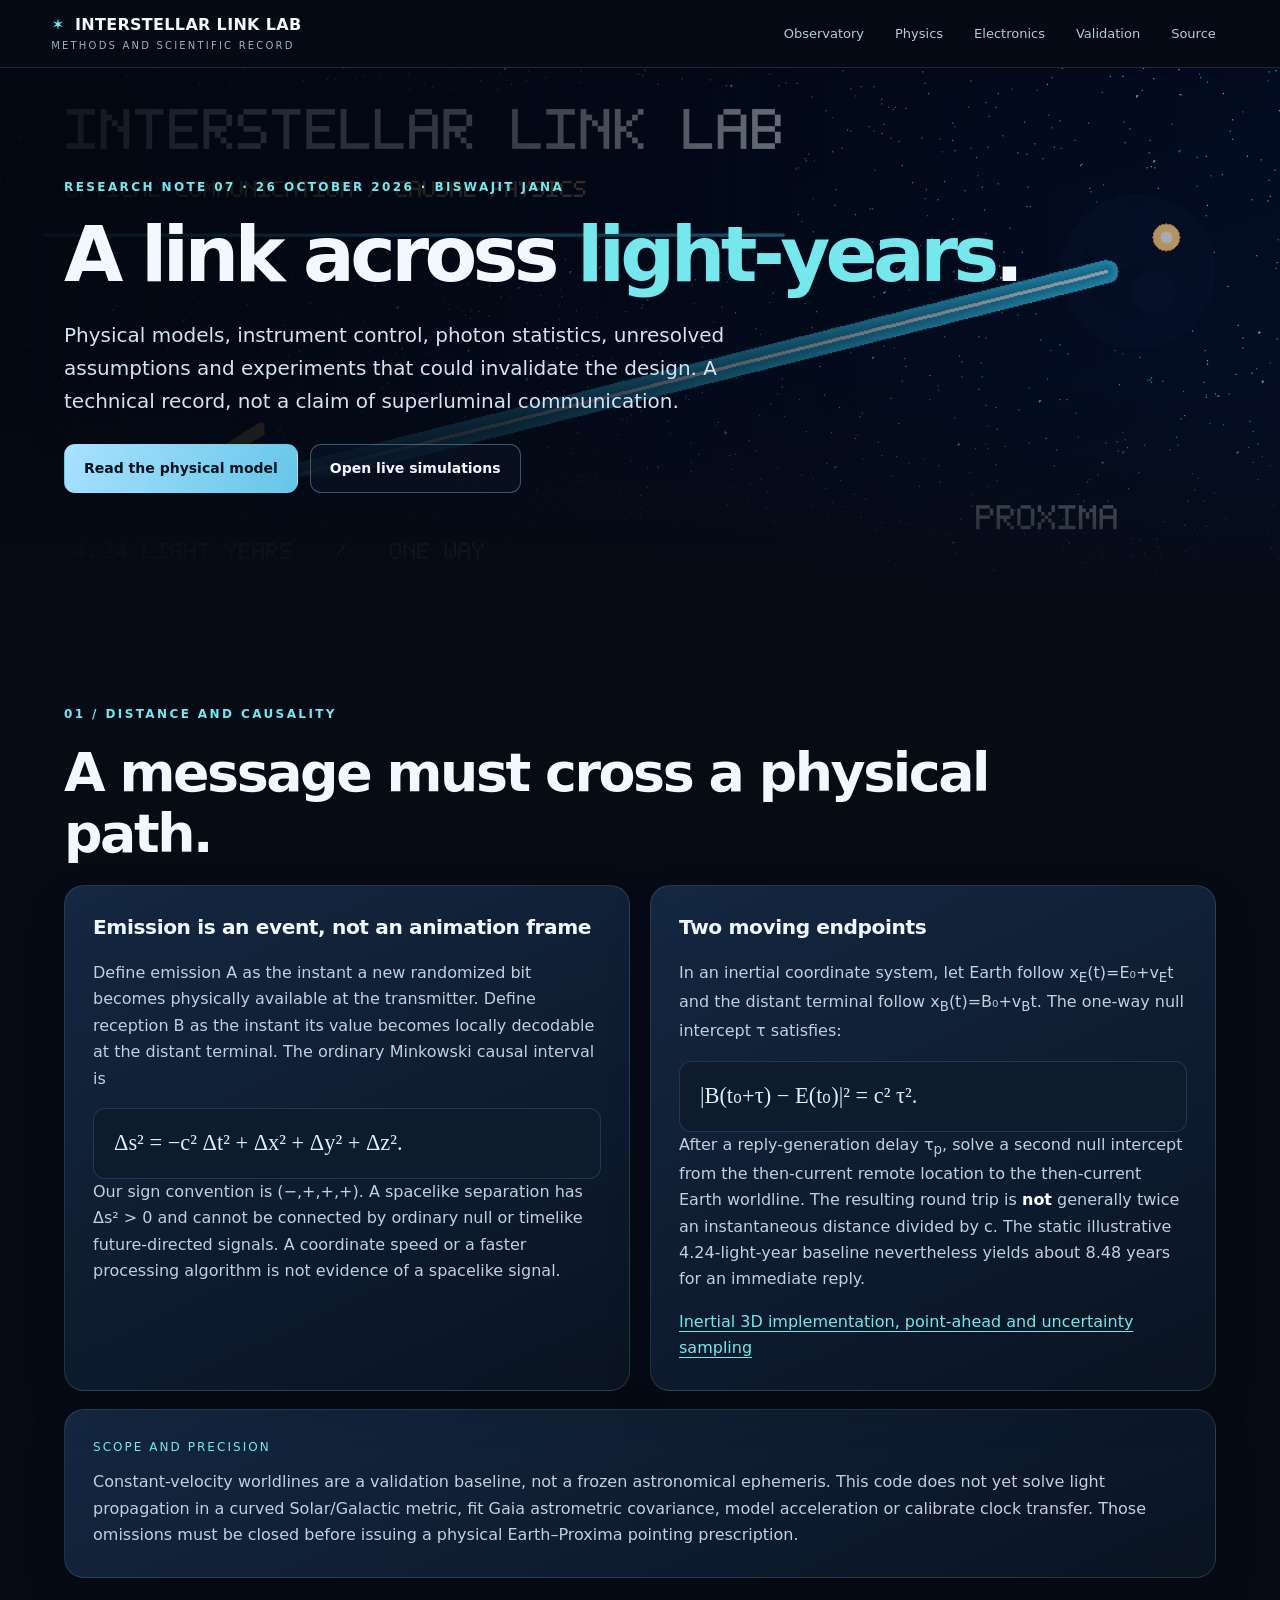
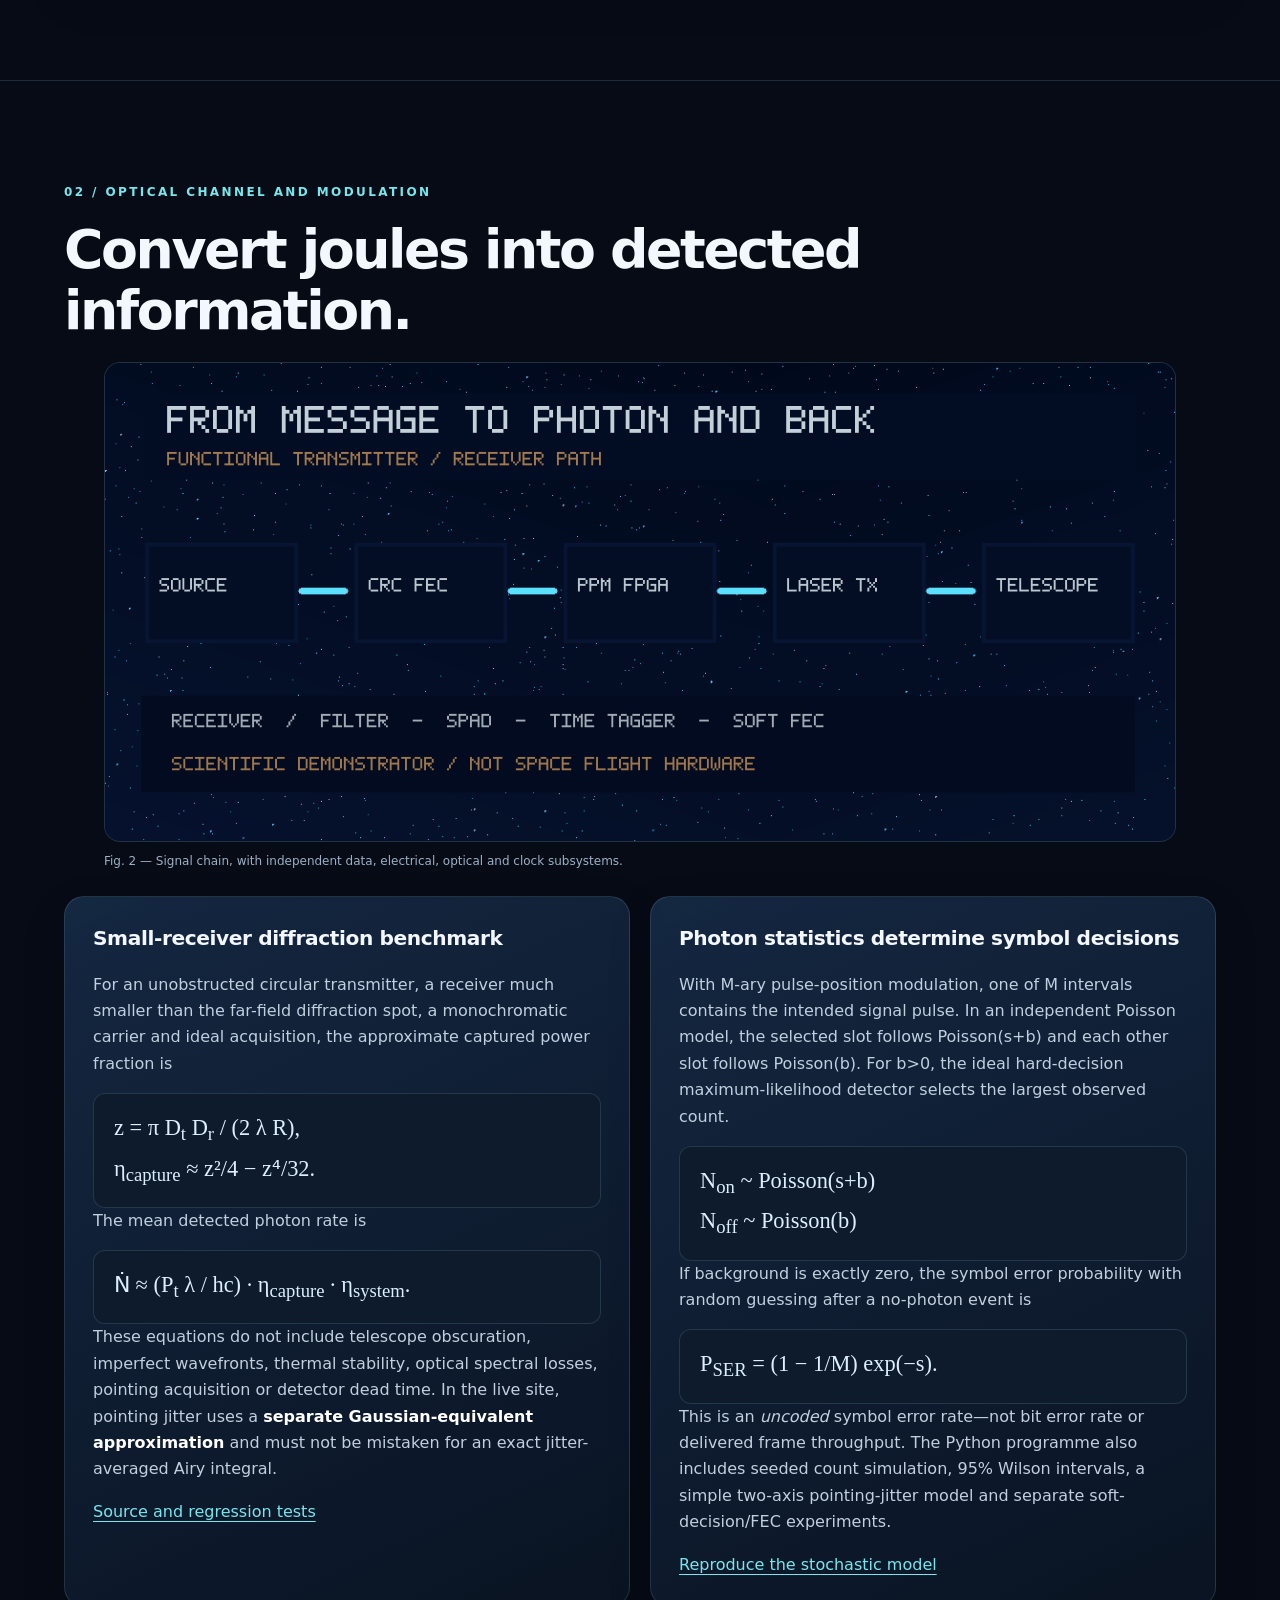
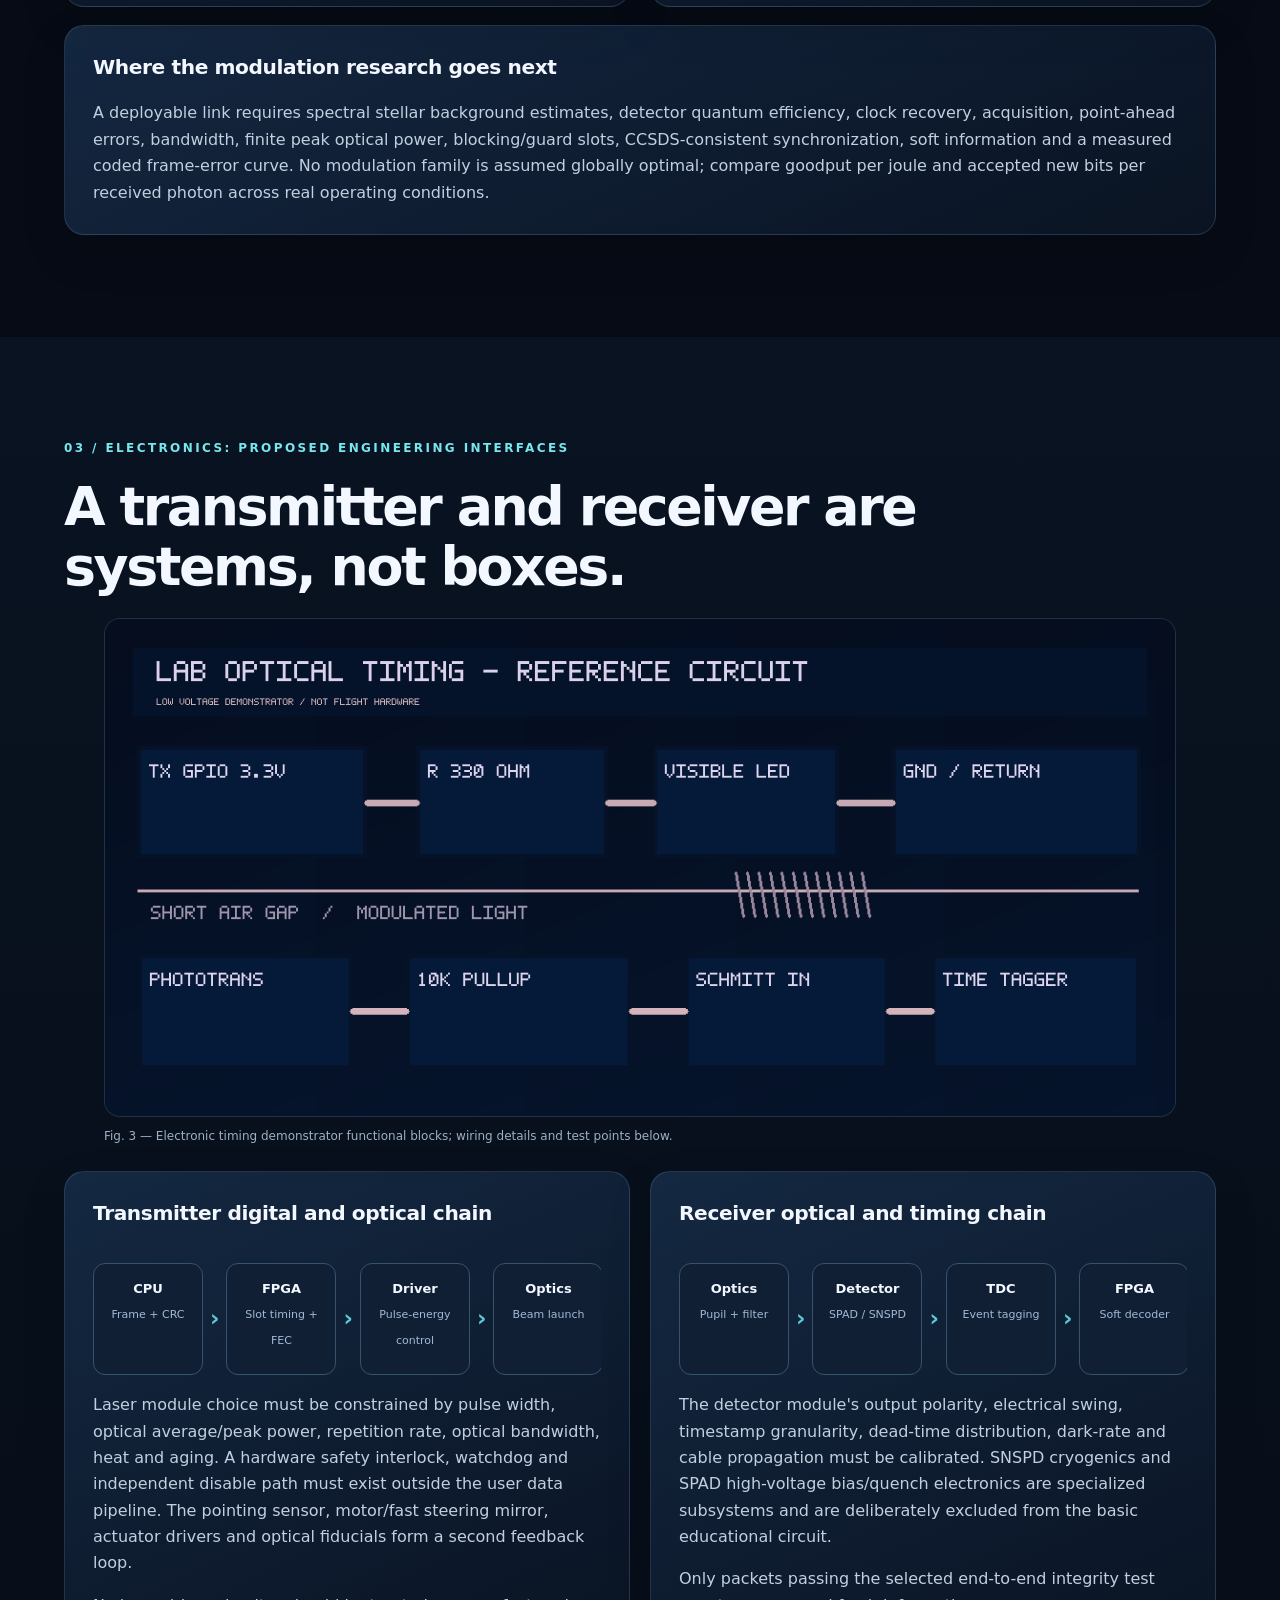
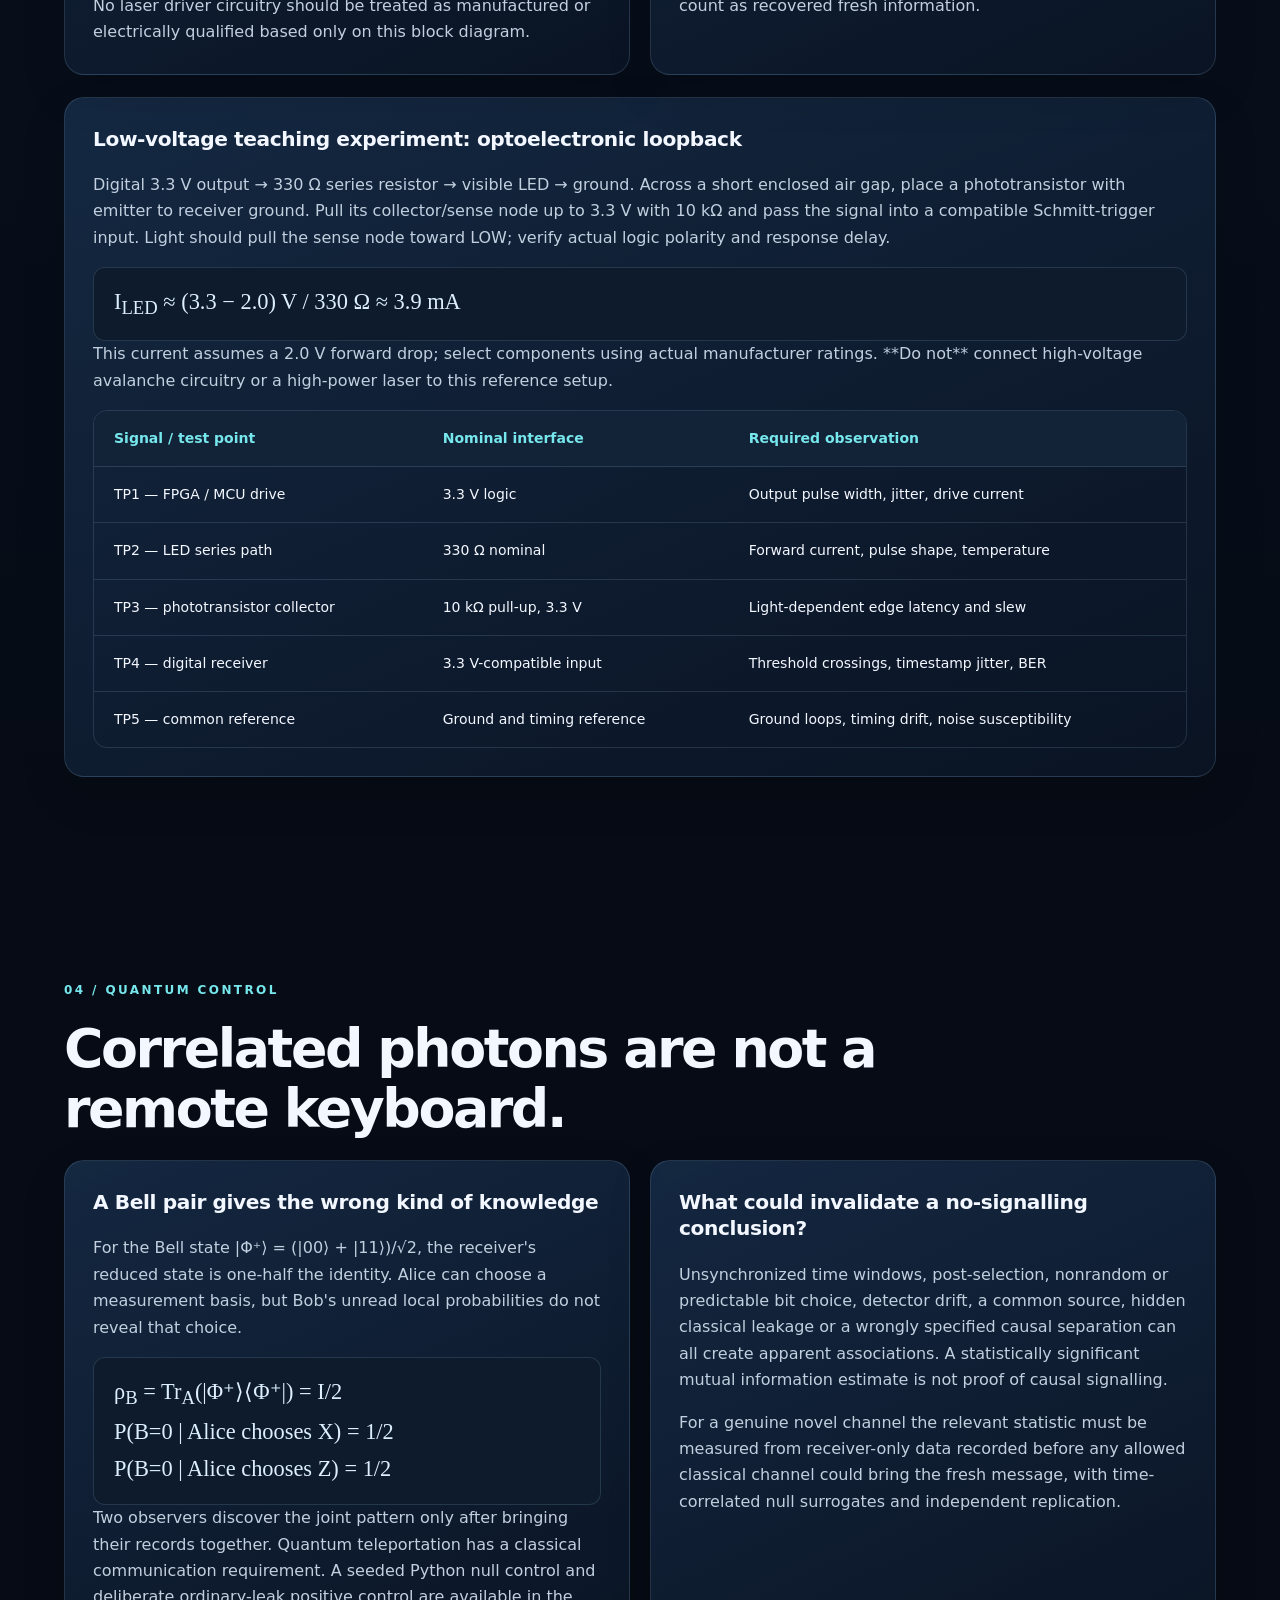
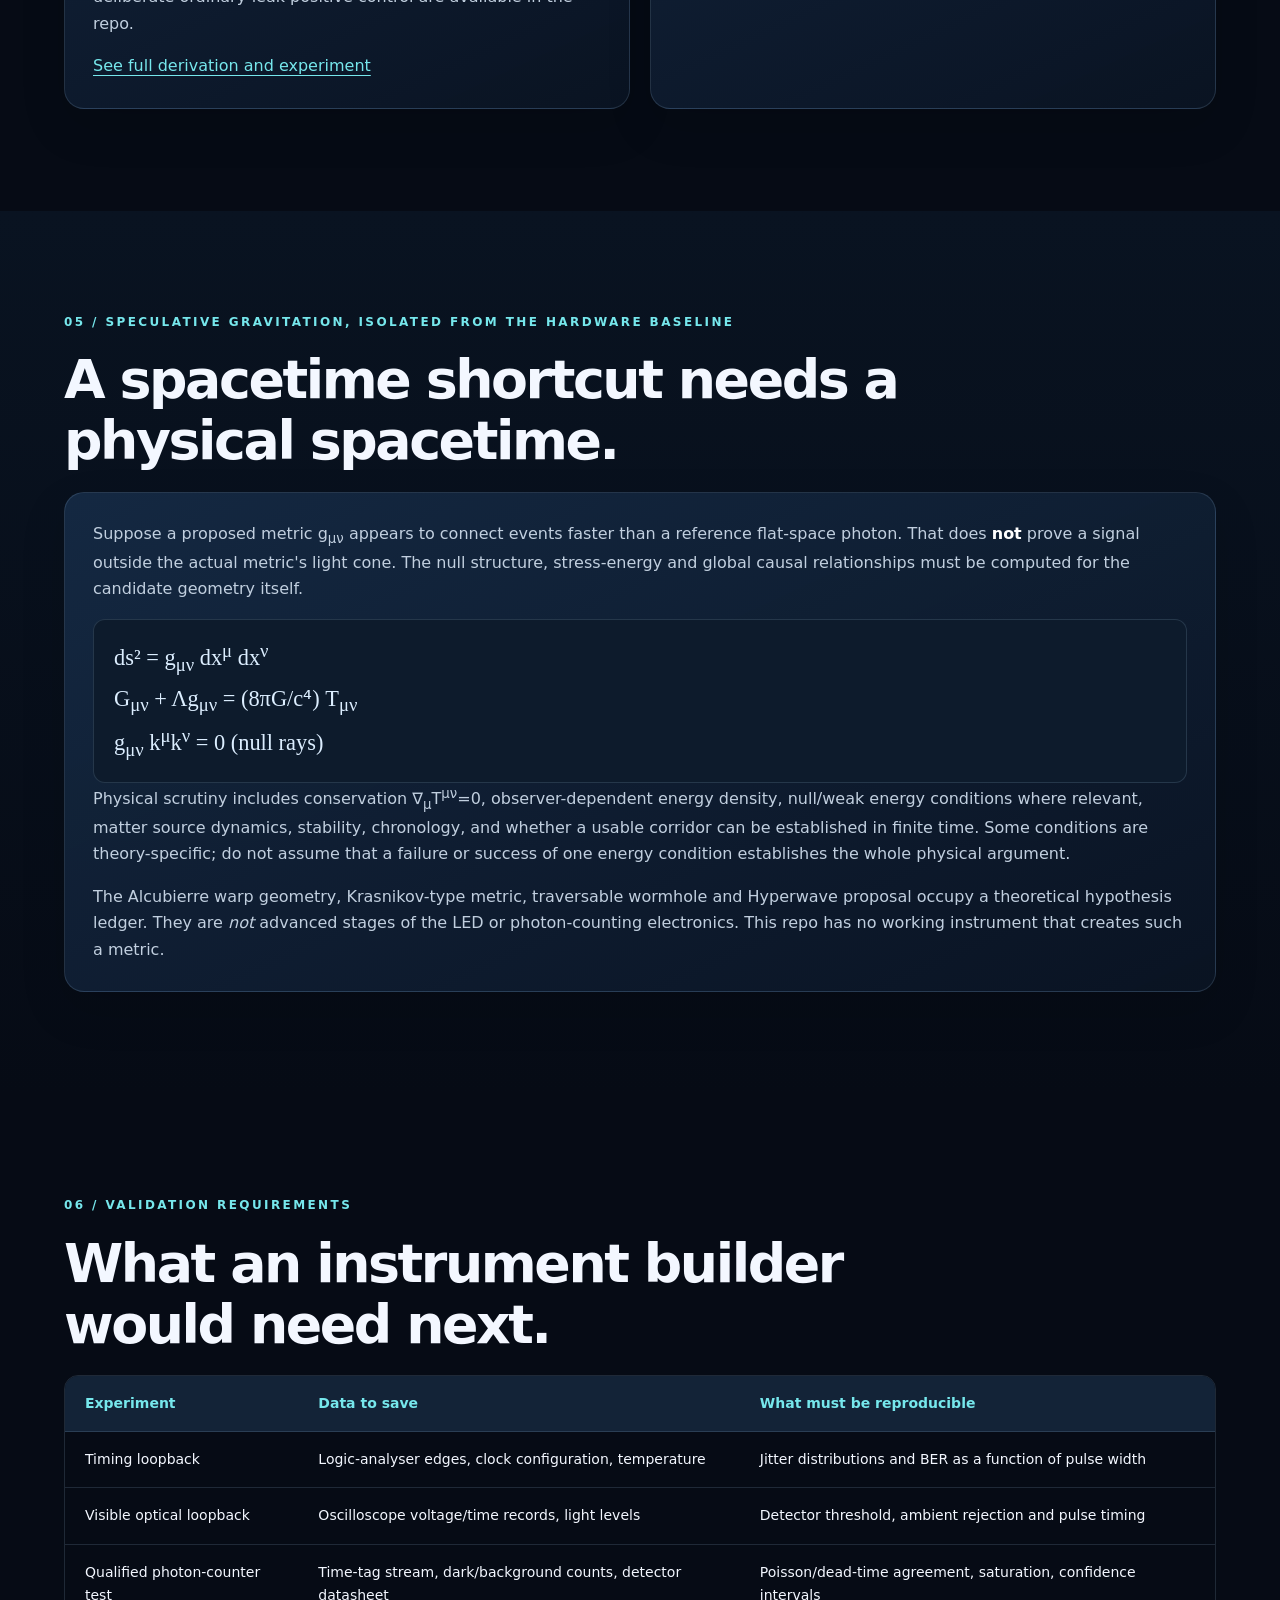
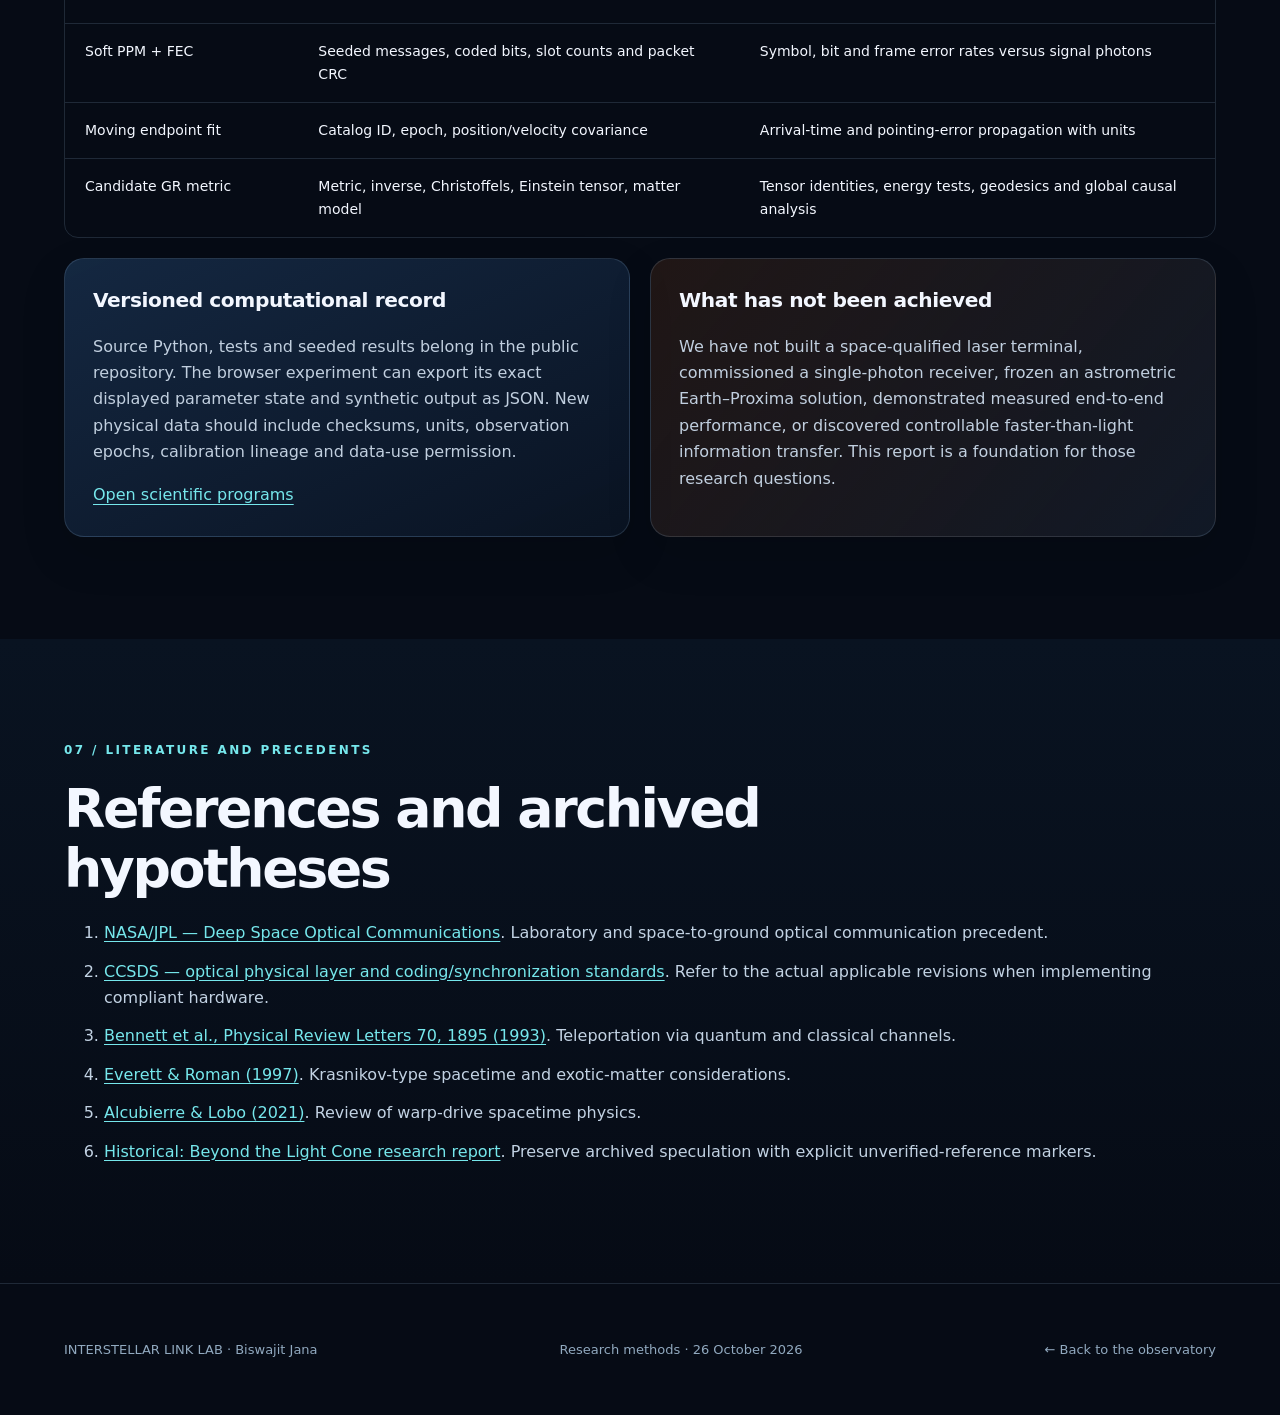
==== commit 8204b575: "Feature raster electronics architecture in scientific visuals" ====
--- a/docs/report.html
+++ b/docs/report.html
@@ -34,7 +34,7 @@
 <div class="panel" style="margin-top:18px"><h3>Where the modulation research goes next</h3><p>A deployable link requires spectral stellar background estimates, detector quantum efficiency, clock recovery, acquisition, point-ahead errors, bandwidth, finite peak optical power, blocking/guard slots, CCSDS-consistent synchronization, soft information and a measured coded frame-error curve. No modulation family is assumed globally optimal; compare goodput per joule and accepted new bits per received photon across real operating conditions.</p></div>
 </section>
 <section class="section inner section-alt" id="electronics"><p class="eyebrow">03 / Electronics: proposed engineering interfaces</p><h2>A transmitter and receiver are systems, not boxes.</h2>
-<div class="grid two"><article class="panel"><h3>Transmitter digital and optical chain</h3>
+<figure><img class="full-image" src="images/bench_electronics.png" loading="lazy" alt="Functional low-voltage optical timing chain in original PNG format" width="1120" height="520"><figcaption class="figure-note">Fig. 3 — Electronic timing demonstrator functional blocks; wiring details and test points below.</figcaption></figure><div class="grid two" style="margin-top:24px"><article class="panel"><h3>Transmitter digital and optical chain</h3>
 <div class="signal-chain"><div class="step"><b>CPU</b><small>Frame + CRC</small></div><span class="chevron">›</span><div class="step"><b>FPGA</b><small>Slot timing + FEC</small></div><span class="chevron">›</span><div class="step"><b>Driver</b><small>Pulse-energy control</small></div><span class="chevron">›</span><div class="step"><b>Optics</b><small>Beam launch</small></div></div>
 <p>Laser module choice must be constrained by pulse width, optical average/peak power, repetition rate, optical bandwidth, heat and aging. A hardware safety interlock, watchdog and independent disable path must exist outside the user data pipeline. The pointing sensor, motor/fast steering mirror, actuator drivers and optical fiducials form a second feedback loop.</p>
 <p>No laser driver circuitry should be treated as manufactured or electrically qualified based only on this block diagram.</p></article>
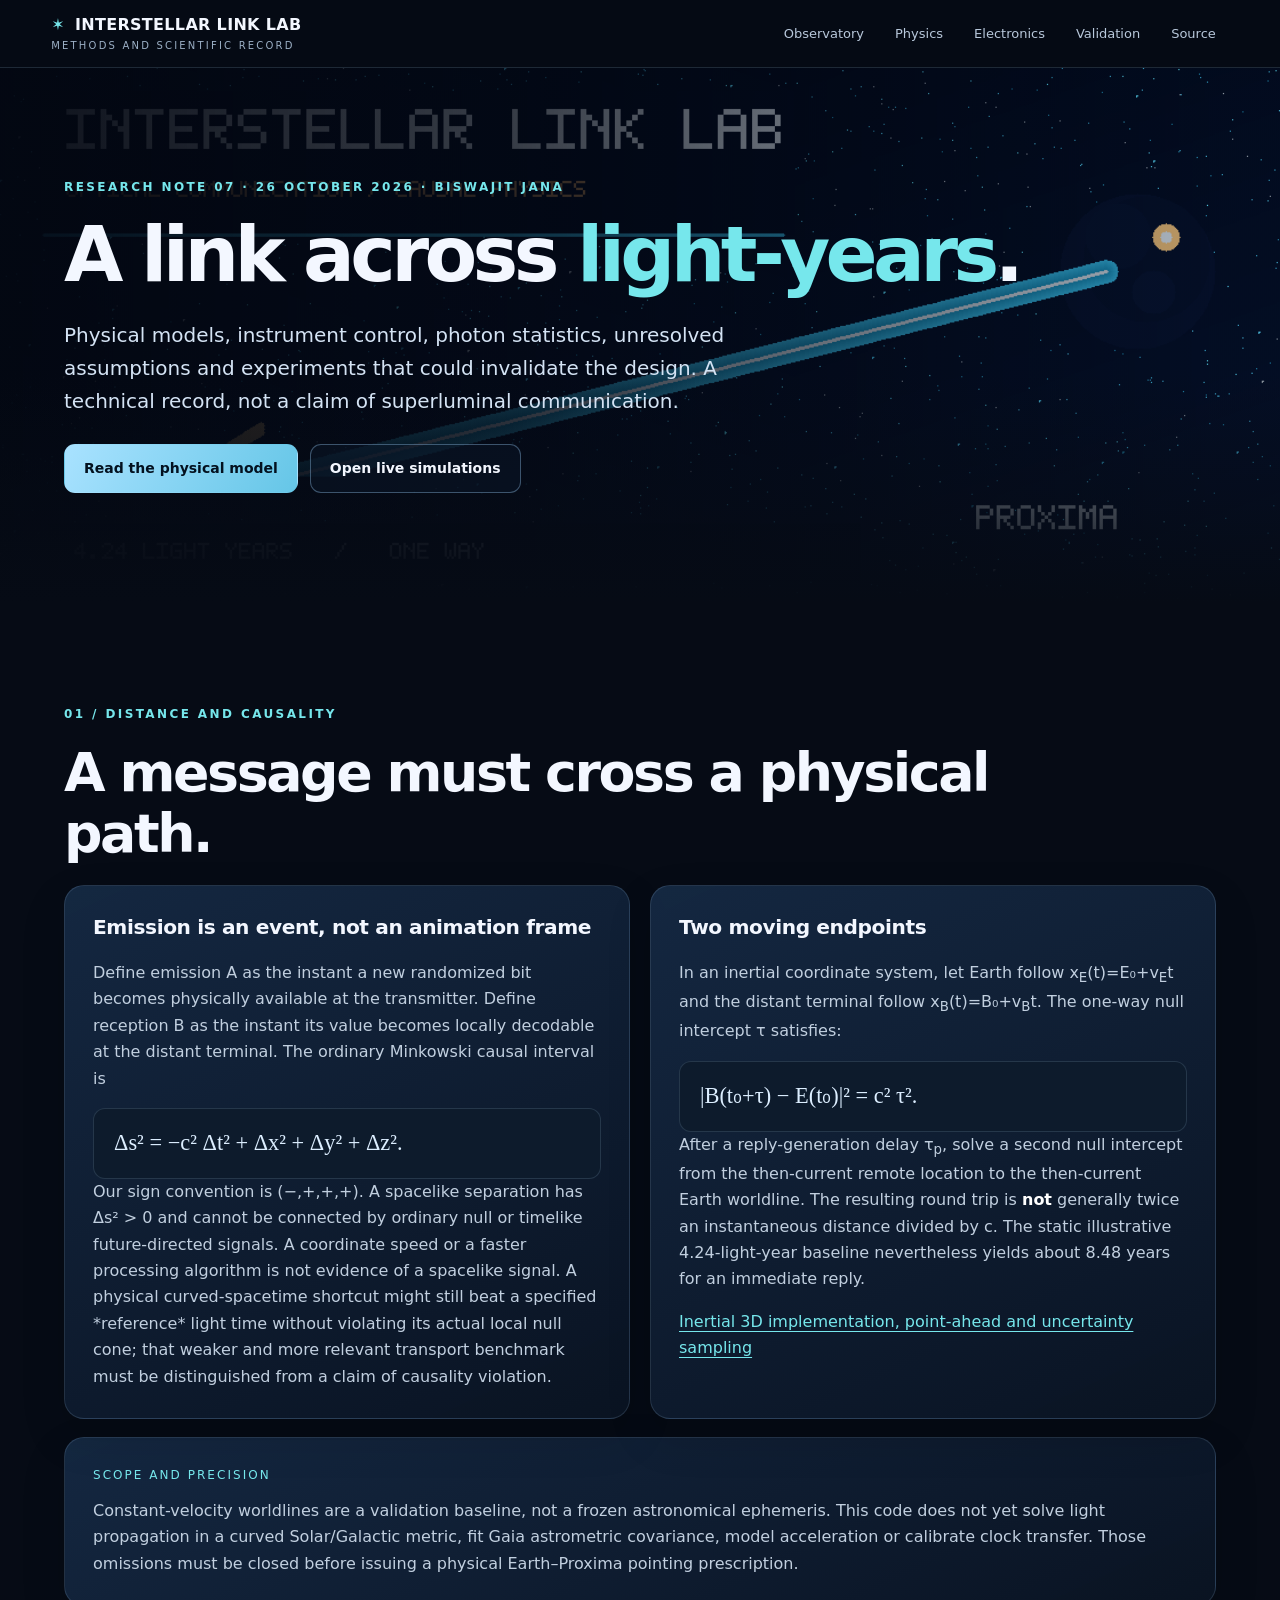
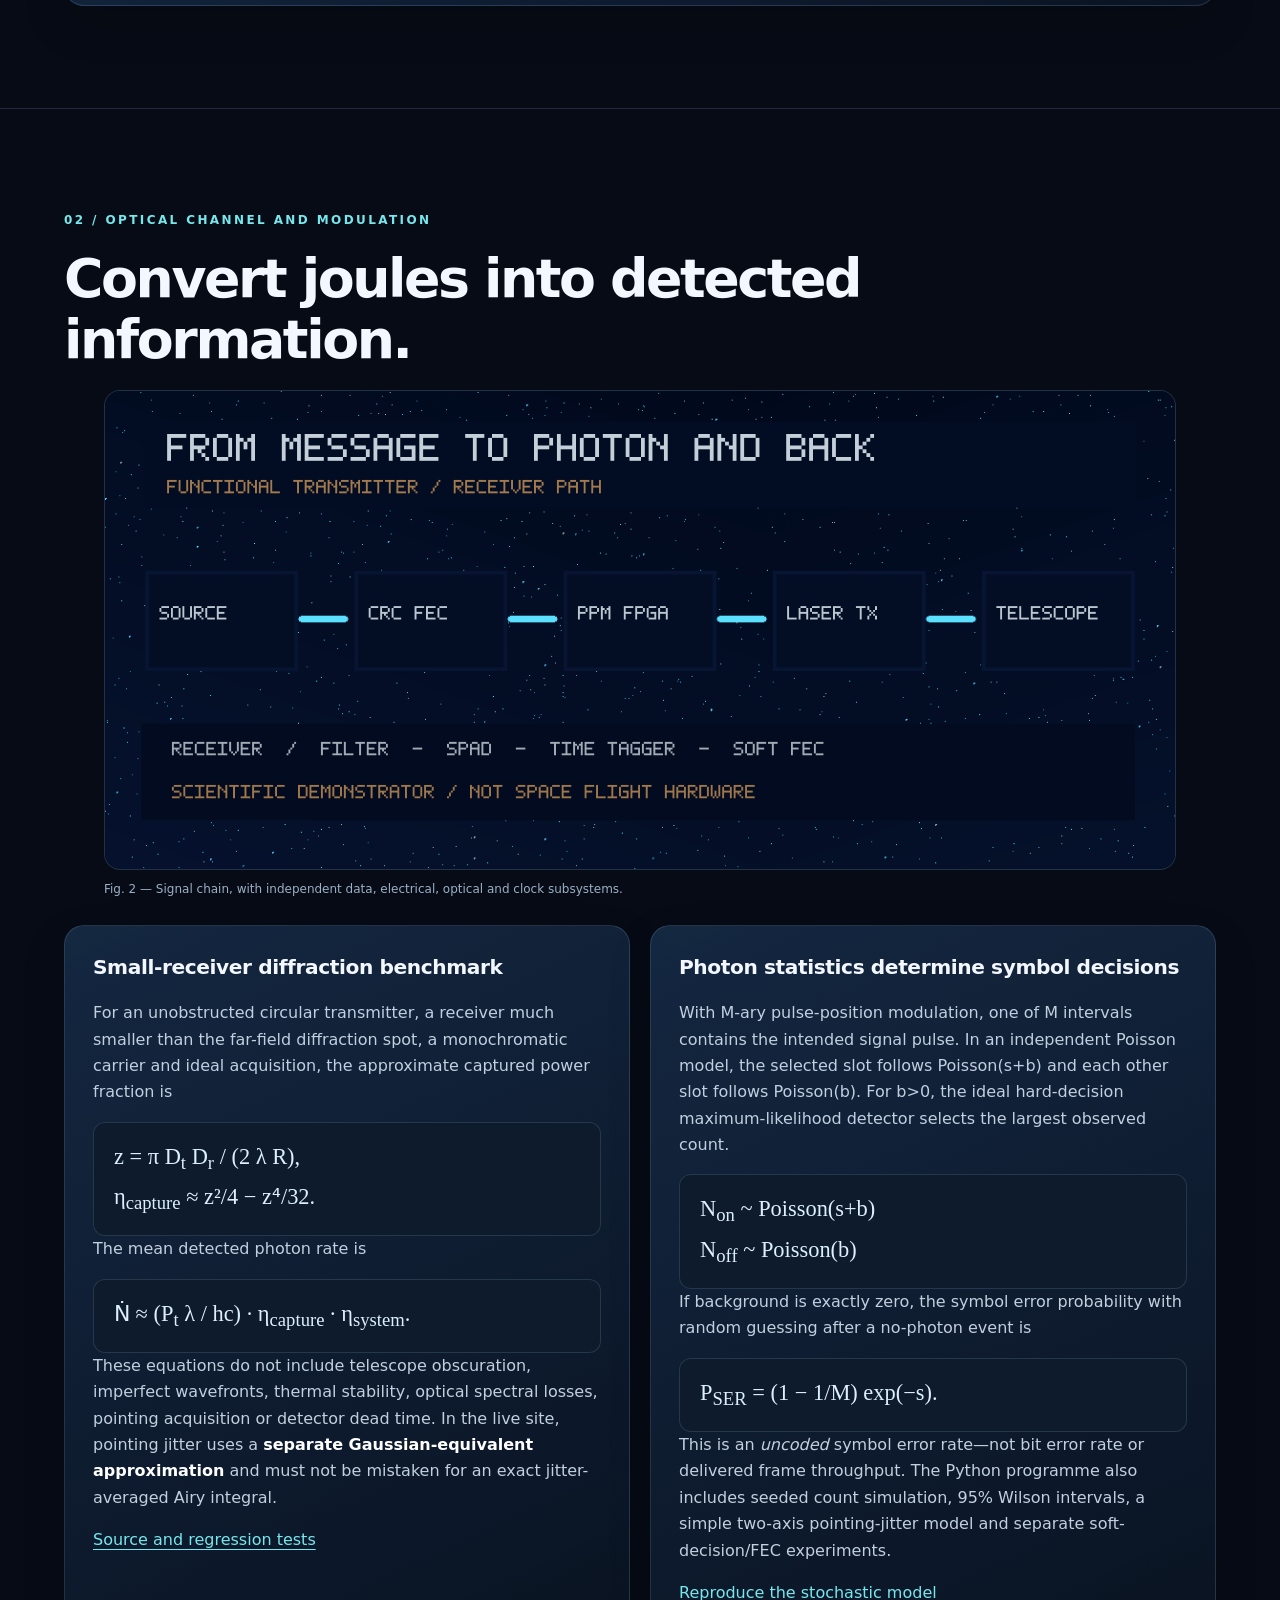
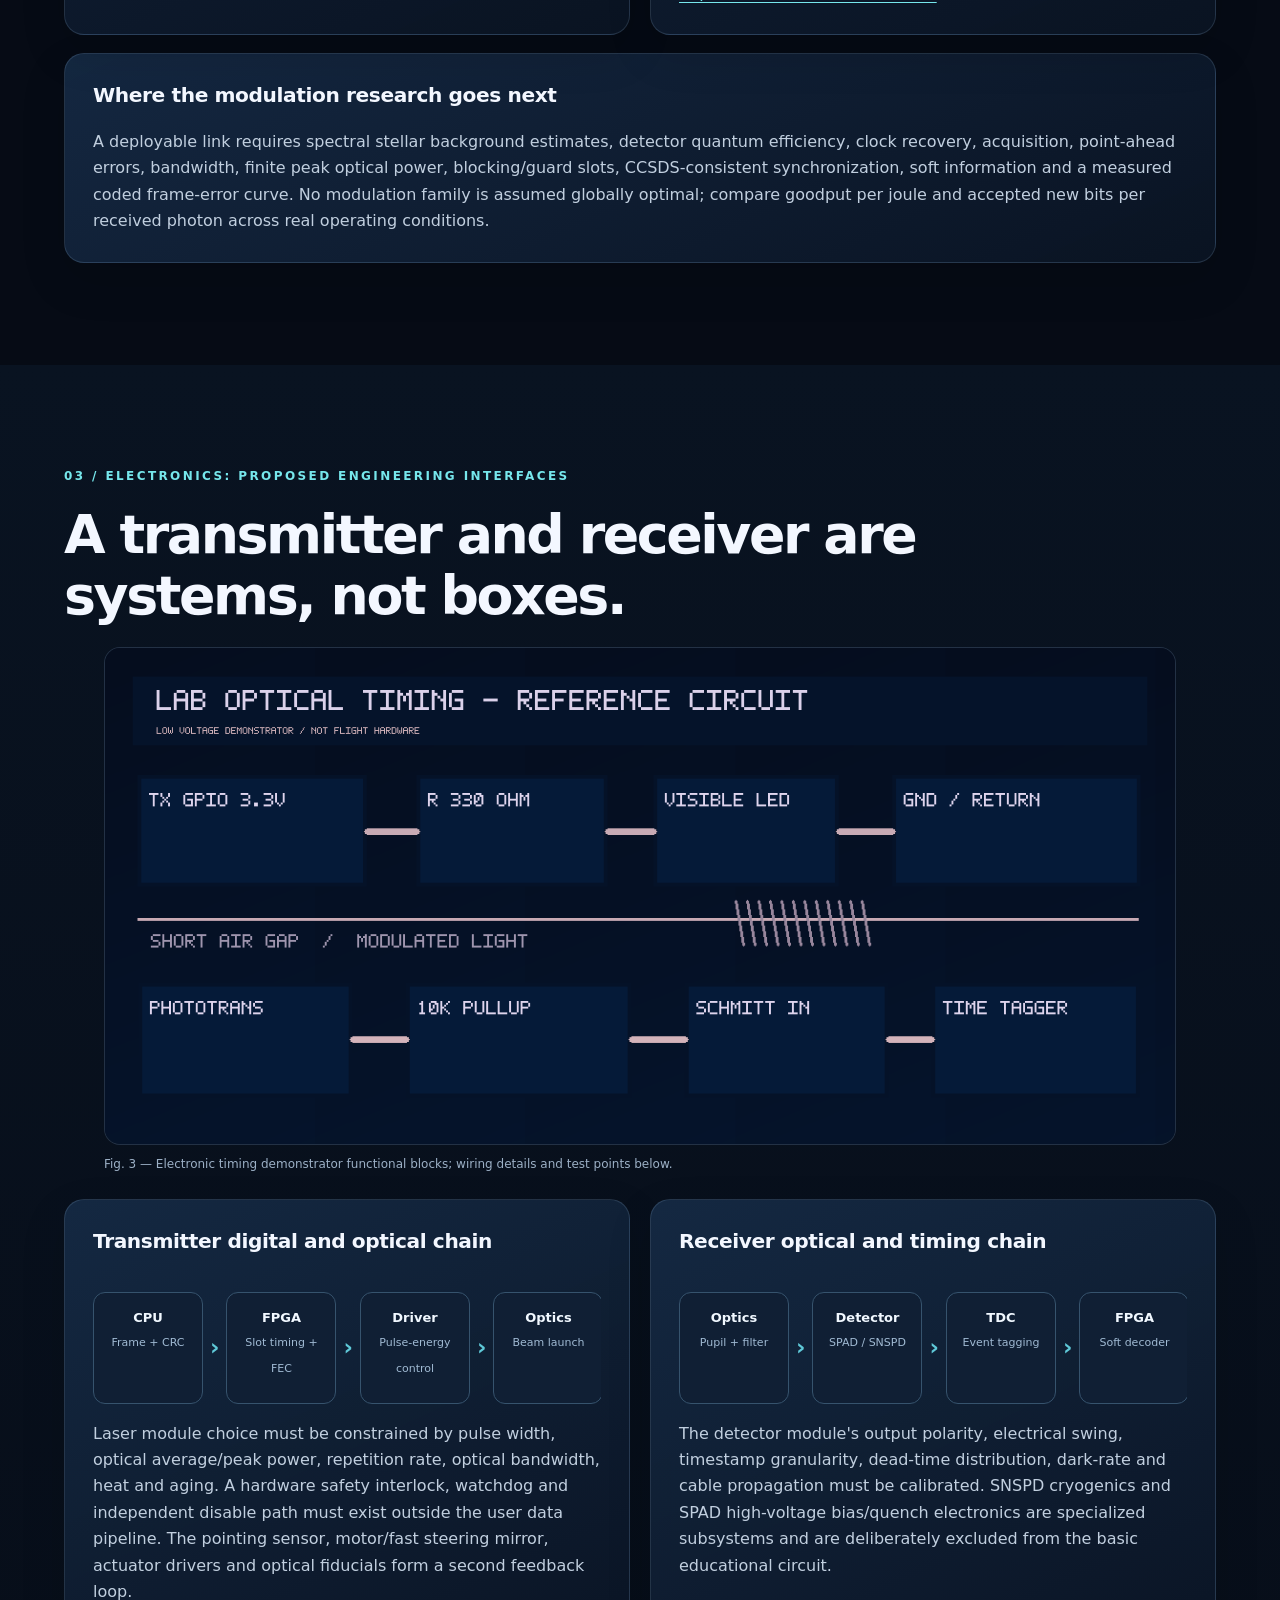
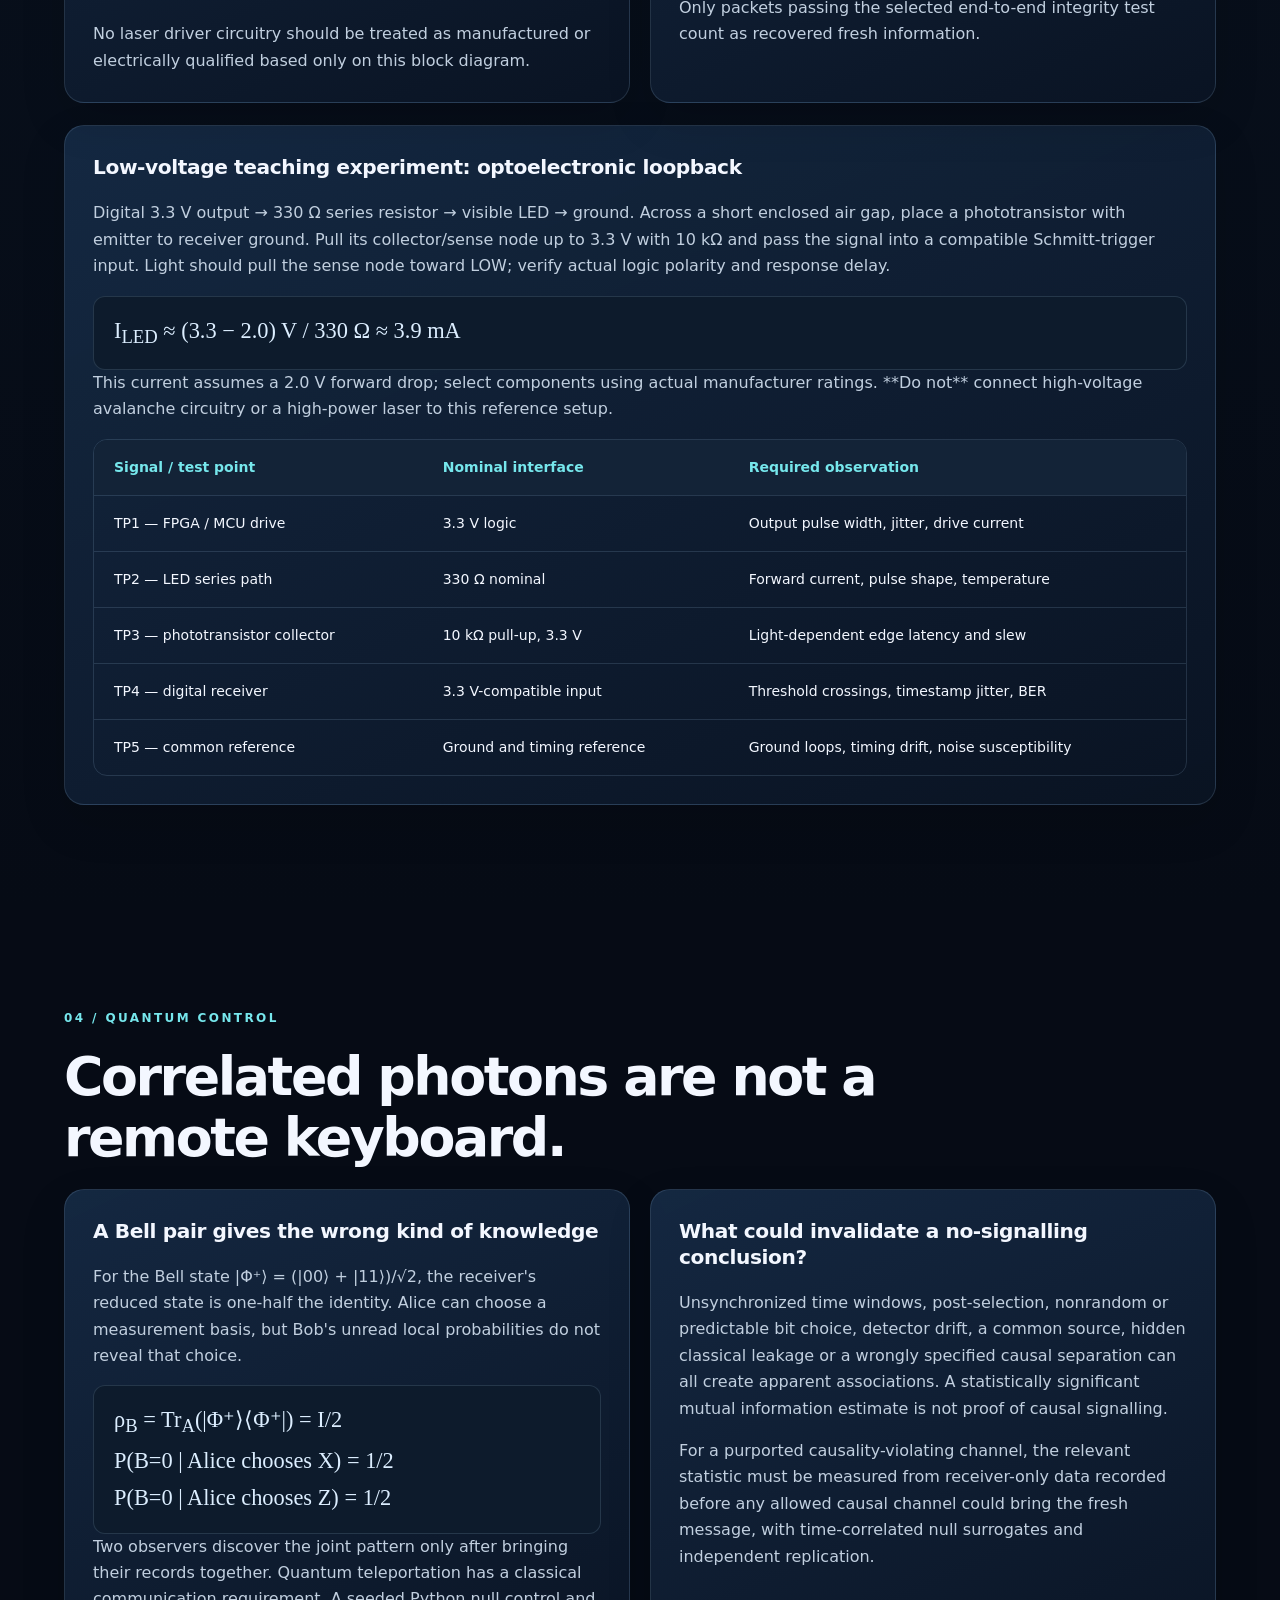
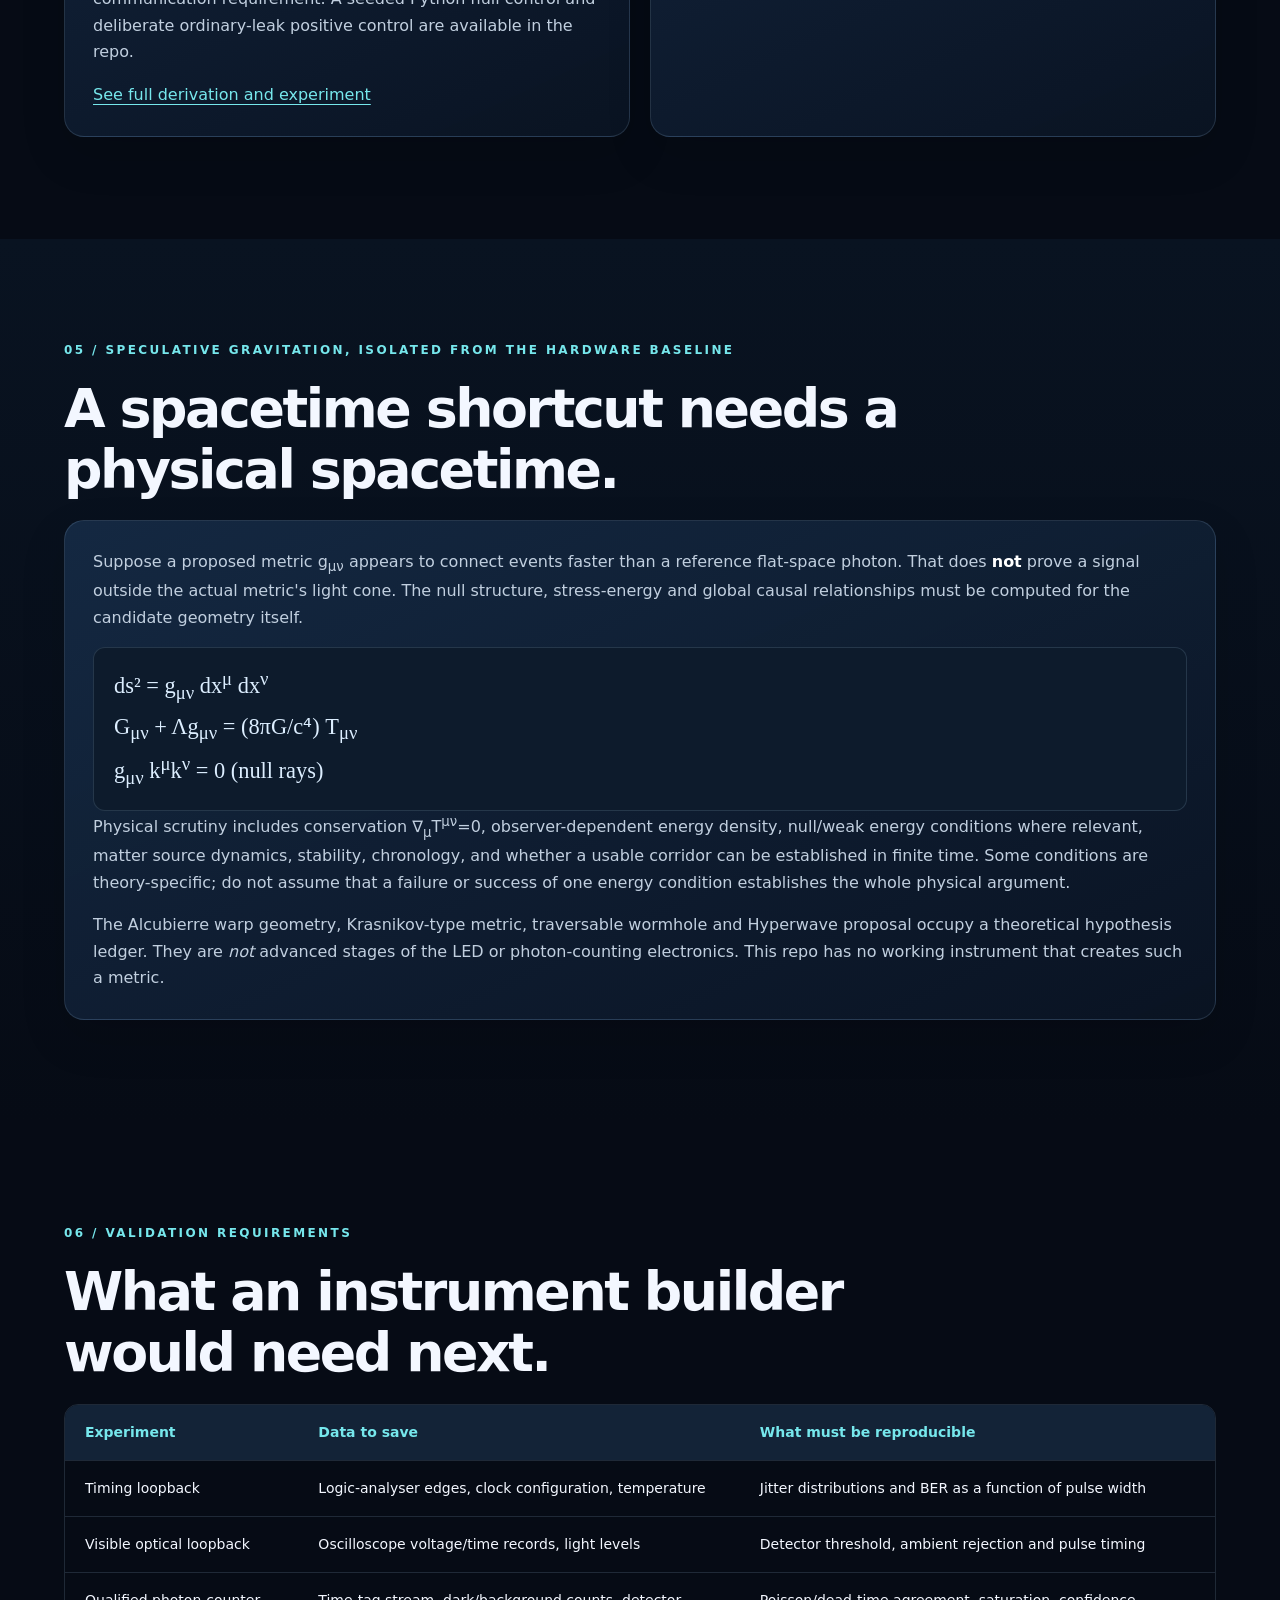
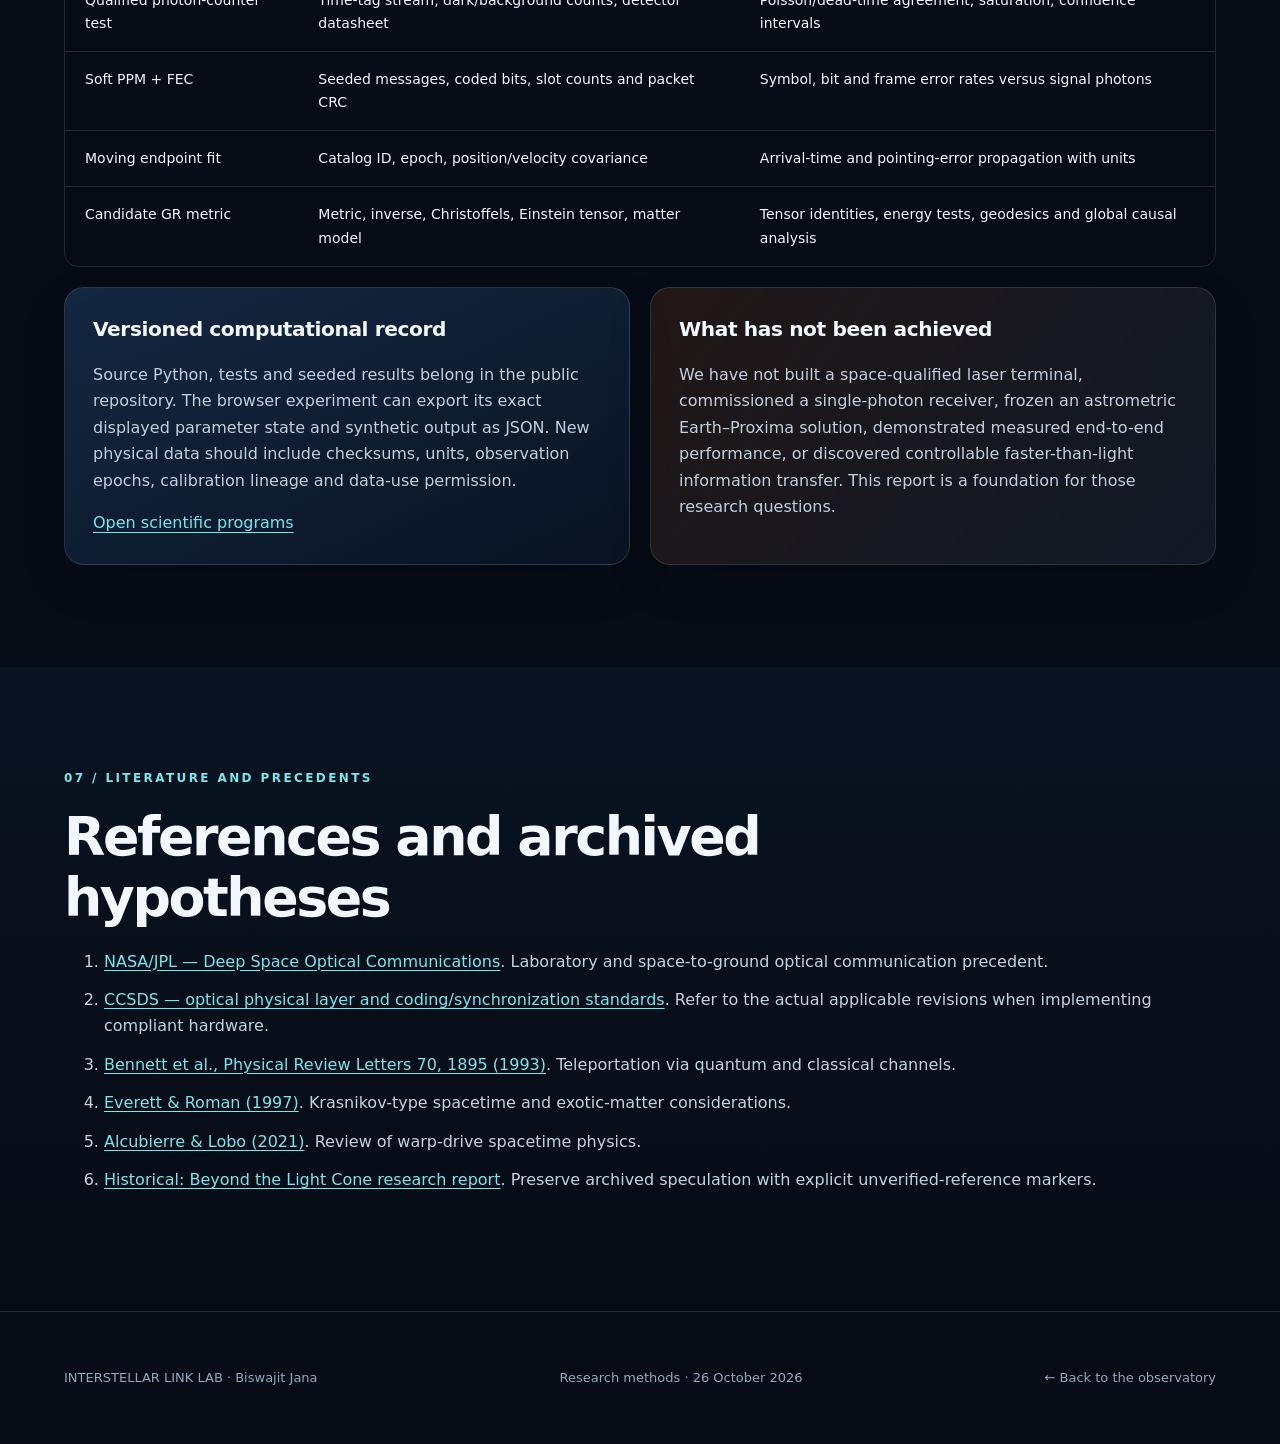
==== commit fd186511: "Clarify reference-path shortcuts versus physical causal violations" ====
--- a/docs/report.html
+++ b/docs/report.html
@@ -8,7 +8,7 @@
 <section class="section inner" id="physics"><p class="eyebrow">01 / Distance and causality</p><h2>A message must cross a physical path.</h2>
 <div class="grid two"><div class="panel"><h3>Emission is an event, not an animation frame</h3><p>Define emission A as the instant a new randomized bit becomes physically available at the transmitter. Define reception B as the instant its value becomes locally decodable at the distant terminal. The ordinary Minkowski causal interval is</p>
 <div class="equation">Δs² = −c² Δt² + Δx² + Δy² + Δz².</div>
-<p>Our sign convention is (−,+,+,+). A spacelike separation has Δs² &gt; 0 and cannot be connected by ordinary null or timelike future-directed signals. A coordinate speed or a faster processing algorithm is not evidence of a spacelike signal.</p></div>
+<p>Our sign convention is (−,+,+,+). A spacelike separation has Δs² &gt; 0 and cannot be connected by ordinary null or timelike future-directed signals. A coordinate speed or a faster processing algorithm is not evidence of a spacelike signal. A physical curved-spacetime shortcut might still beat a specified *reference* light time without violating its actual local null cone; that weaker and more relevant transport benchmark must be distinguished from a claim of causality violation.</p></div>
 <div class="panel"><h3>Two moving endpoints</h3><p>In an inertial coordinate system, let Earth follow x<sub>E</sub>(t)=E₀+v<sub>E</sub>t and the distant terminal follow x<sub>B</sub>(t)=B₀+v<sub>B</sub>t. The one-way null intercept τ satisfies:</p>
 <div class="equation">|B(t₀+τ) − E(t₀)|² = c² τ².</div>
 <p>After a reply-generation delay τ<sub>p</sub>, solve a second null intercept from the then-current remote location to the then-current Earth worldline. The resulting round trip is <strong>not</strong> generally twice an instantaneous distance divided by c. The static illustrative 4.24-light-year baseline nevertheless yields about 8.48 years for an immediate reply.</p>
@@ -59,7 +59,7 @@
 <div class="equation">ρ<sub>B</sub> = Tr<sub>A</sub>(|Φ⁺⟩⟨Φ⁺|) = I/2<br>P(B=0 | Alice chooses X) = 1/2<br>P(B=0 | Alice chooses Z) = 1/2</div>
 <p>Two observers discover the joint pattern only after bringing their records together. Quantum teleportation has a classical communication requirement. A seeded Python null control and deliberate ordinary-leak positive control are available in the repo.</p>
 <a class="readmore" href="research/QUANTUM_NO_SIGNALLING.md">See full derivation and experiment</a></div>
-<div class="panel"><h3>What could invalidate a no-signalling conclusion?</h3><p>Unsynchronized time windows, post-selection, nonrandom or predictable bit choice, detector drift, a common source, hidden classical leakage or a wrongly specified causal separation can all create apparent associations. A statistically significant mutual information estimate is not proof of causal signalling.</p><p>For a genuine novel channel the relevant statistic must be measured from receiver-only data recorded before any allowed classical channel could bring the fresh message, with time-correlated null surrogates and independent replication.</p></div></div></section>
+<div class="panel"><h3>What could invalidate a no-signalling conclusion?</h3><p>Unsynchronized time windows, post-selection, nonrandom or predictable bit choice, detector drift, a common source, hidden classical leakage or a wrongly specified causal separation can all create apparent associations. A statistically significant mutual information estimate is not proof of causal signalling.</p><p>For a purported causality-violating channel, the relevant statistic must be measured from receiver-only data recorded before any allowed causal channel could bring the fresh message, with time-correlated null surrogates and independent replication.</p></div></div></section>
 <section class="section inner section-alt" id="geometry"><p class="eyebrow">05 / Speculative gravitation, isolated from the hardware baseline</p><h2>A spacetime shortcut needs a physical spacetime.</h2>
 <div class="panel"><p>Suppose a proposed metric g<sub>μν</sub> appears to connect events faster than a reference flat-space photon. That does <strong>not</strong> prove a signal outside the actual metric's light cone. The null structure, stress-energy and global causal relationships must be computed for the candidate geometry itself.</p>
 <div class="equation">ds² = g<sub>μν</sub> dx<sup>μ</sup> dx<sup>ν</sup><br>G<sub>μν</sub> + Λg<sub>μν</sub> = (8πG/c⁴) T<sub>μν</sub><br>g<sub>μν</sub> k<sup>μ</sup>k<sup>ν</sup> = 0  (null rays)</div>
